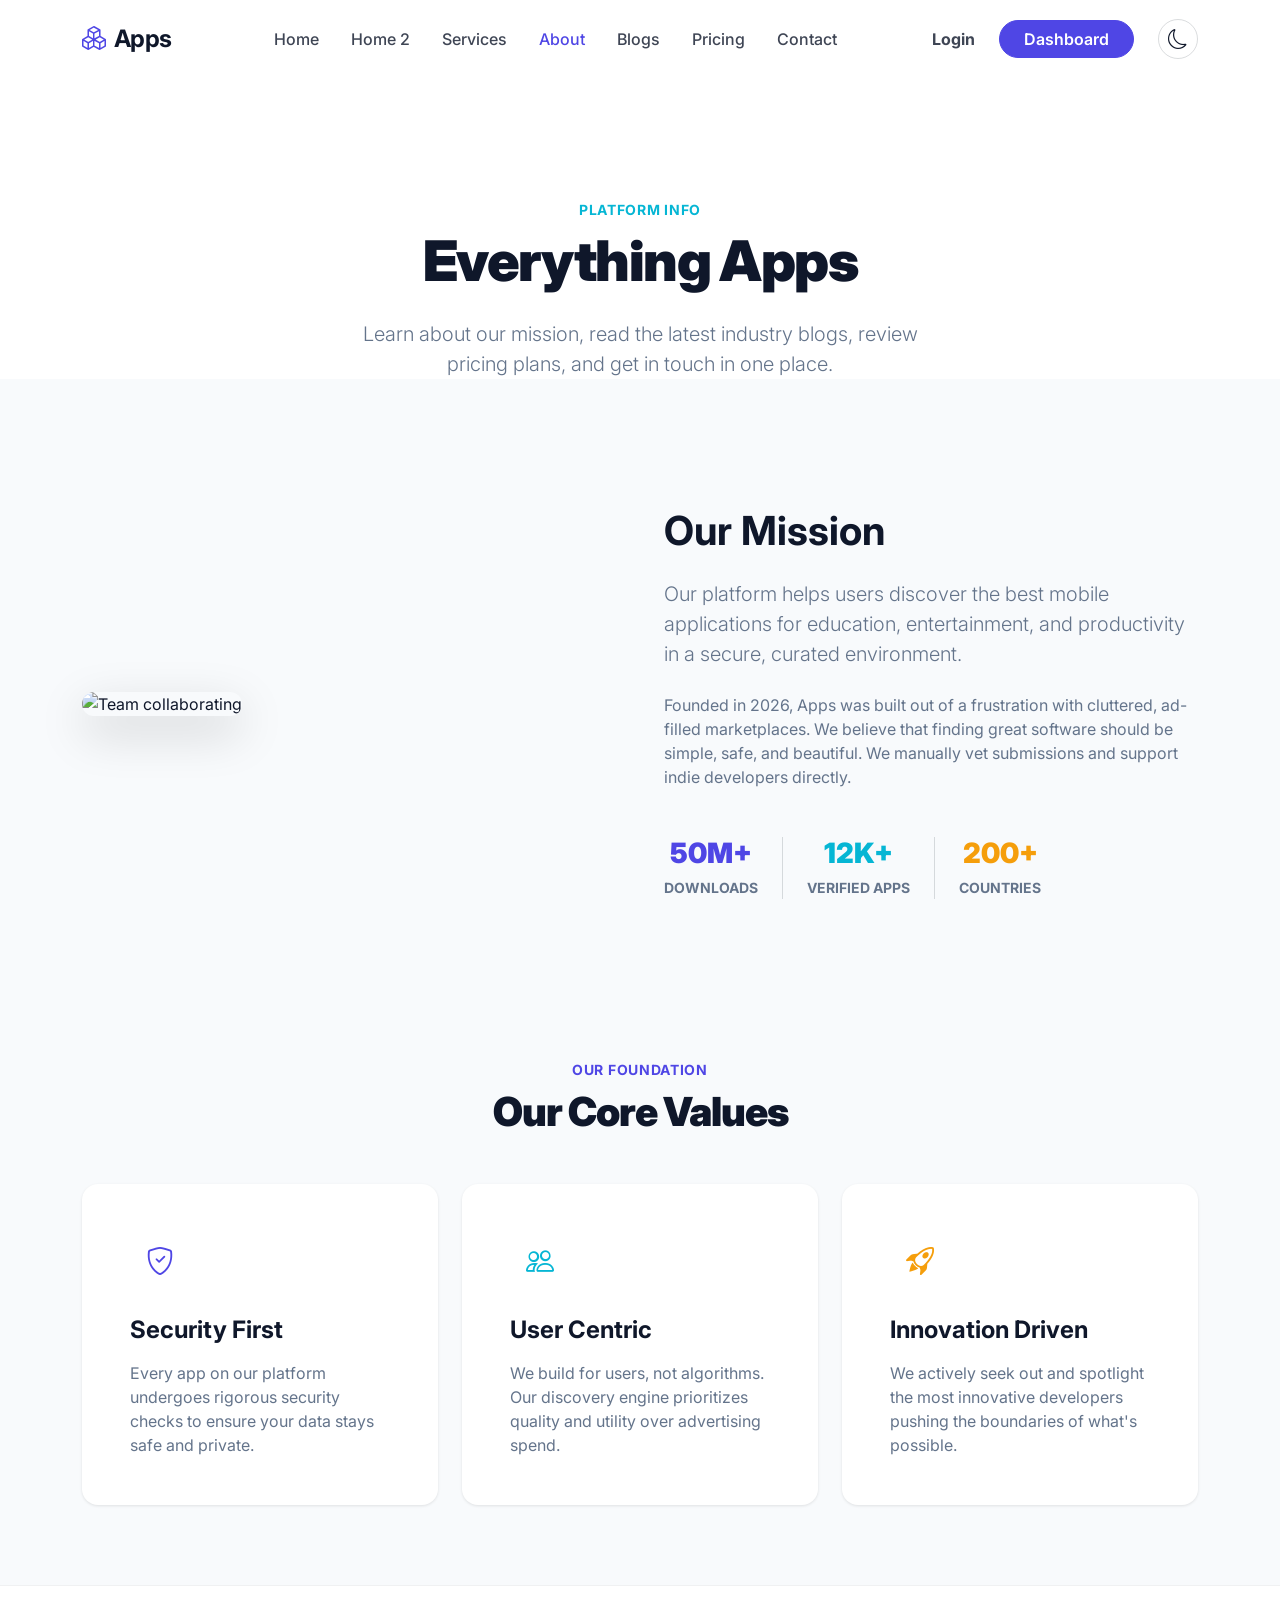
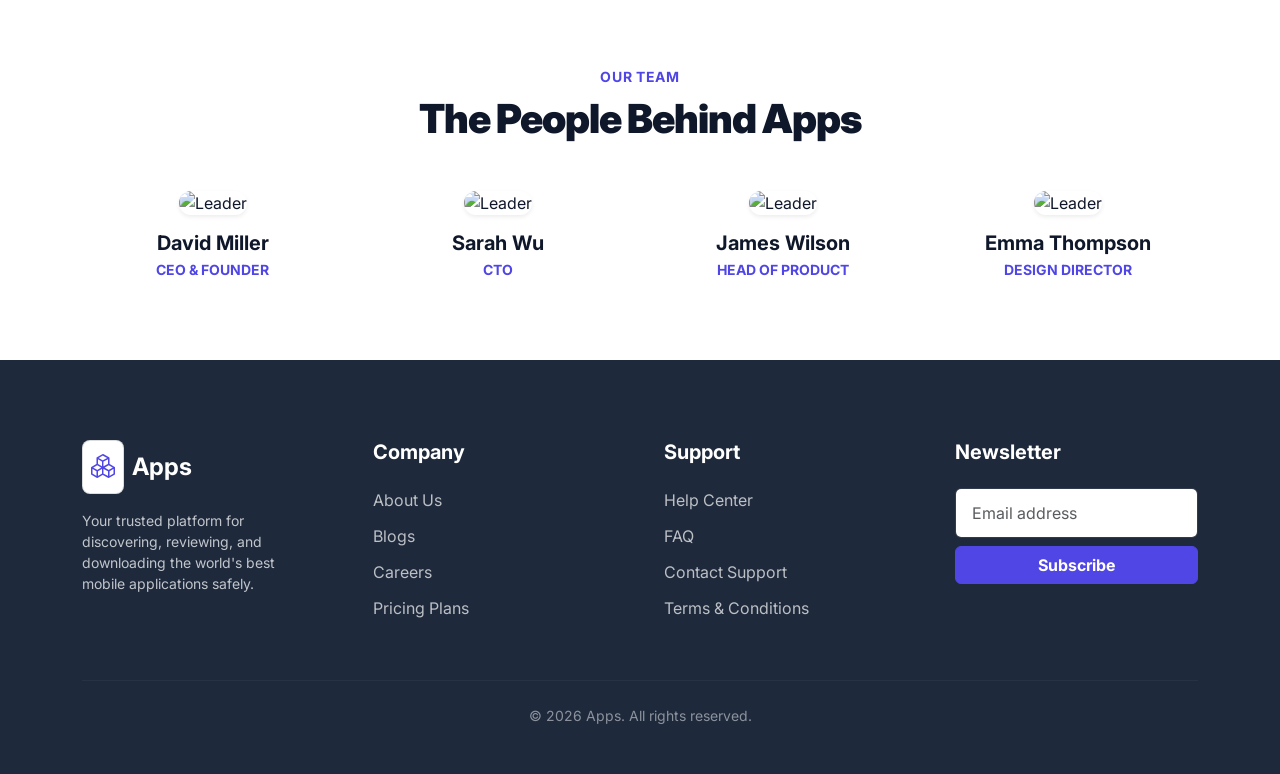
==== about.html @ ad446e2e "1 commit" ====
<!DOCTYPE html>
<html lang="en" dir="ltr">

<head>
    <meta charset="UTF-8">
    <meta name="viewport" content="width=device-width, initial-scale=1.0">
    <title>Apps - About Us & More</title>
    <link rel="icon" type="image/png" href="assets/favicon.png">

    <!-- Bootstrap CSS -->
    <link href="https://cdn.jsdelivr.net/npm/bootstrap@5.3.2/dist/css/bootstrap.min.css" rel="stylesheet">
    <!-- Bootstrap Icons -->
    <link href="https://cdn.jsdelivr.net/npm/bootstrap-icons@1.11.1/font/bootstrap-icons.css" rel="stylesheet">
    <!-- Google Fonts -->
    <link href="https://fonts.googleapis.com/css2?family=Inter:wght@400;500;600;700;900&display=swap" rel="stylesheet">

    <!-- Custom CSS -->
    <link rel="stylesheet" href="assets/style.css">

    <!-- Theme Toggle Script -->
    <script src="assets/theme.js"></script>

    <style>
        .page-header {
            padding: 120px 0 80px;
            background-color: var(--bg-body);
            border-bottom: 1px solid var(--border-color);
        }
    </style>
</head>

<body data-bs-spy="scroll" data-bs-target="#inPageNav" data-bs-smooth-scroll="true">

    <!-- Header Navigation -->
    <nav class="navbar navbar-expand-lg sticky-top bg-body border-bottom border-light border-opacity-10">
        <div class="container">
            <a class="navbar-brand d-flex align-items-center gap-2 fw-bold text-primary" href="index.html">
                <i class="bi bi-boxes fs-4"></i>
                <span class="fs-4 tracking-tight text-body">Apps</span>
            </a>

            <button class="navbar-toggler shadow-none border-0" type="button" data-bs-toggle="offcanvas"
                data-bs-target="#offcanvasNavbar" aria-controls="offcanvasNavbar">
                <i class="bi bi-list fs-1 text-body"></i>
            </button>

            <div class="offcanvas offcanvas-start" tabindex="-1" id="offcanvasNavbar"
                aria-labelledby="offcanvasNavbarLabel">
                <div class="offcanvas-header border-bottom">
                    <h5 class="offcanvas-title fw-bold text-primary d-flex align-items-center gap-2"
                        id="offcanvasNavbarLabel">
                        <i class="bi bi-boxes"></i> <span class="text-body">Apps</span>
                    </h5>
                    <button type="button" class="btn-close shadow-none" data-bs-dismiss="offcanvas"
                        aria-label="Close"></button>
                </div>

                <div class="offcanvas-body">
                    <ul class="navbar-nav mx-auto mb-2 mb-lg-0" id="inPageNav">
                        <li class="nav-item"><a class="nav-link" href="index.html">Home</a></li>
                        <li class="nav-item"><a class="nav-link" href="home2.html">Home 2</a></li>
                        <li class="nav-item"><a class="nav-link" href="services.html">Services</a></li>
                        <li class="nav-item"><a class="nav-link active" href="about.html">About</a></li>
                        <li class="nav-item"><a class="nav-link" href="blogs.html">Blogs</a></li>
                        <li class="nav-item"><a class="nav-link" href="pricing.html">Pricing</a></li>
                        <li class="nav-item"><a class="nav-link" href="contact.html">Contact</a></li>
                    </ul>

                    <div class="d-flex align-items-center gap-3 mt-4 mt-lg-0">
                        <a href="login.html" class="nav-link fw-bold">Login</a>
                        <a href="dashboard.html" class="btn btn-primary rounded-pill px-4">Dashboard</a>
                        <button
                            class="theme-toggle-btn theme-toggle btn border border-secondary border-opacity-25 rounded-circle d-flex align-items-center justify-content-center p-0 ms-lg-2"
                            style="width: 40px; height: 40px;" aria-label="Toggle Theme">
                            <i class="bi bi-moon fs-5 text-body"></i>
                            <span class="theme-text d-lg-none ms-2 text-body">Dark Mode</span>
                        </button>
                    </div>
                </div>
            </div>
        </div>
    </nav>

    <!-- Page Header -->
    <header class="page-header text-center pb-0 border-0">
        <div class="container">
            <span class="text-secondary fw-bold text-uppercase tracking-wide small d-block mb-2">Platform Info</span>
            <h1 class="display-4 fw-black tracking-tight mb-4 text-body">Everything Apps</h1>
            <p class="lead text-muted mx-auto mb-5" style="max-width: 600px;">Learn about our mission, read the latest
                industry blogs, review pricing plans, and get in touch in one place.</p>
        </div>
    </header>

    <!-- 1. About Us -->
    <section class="section-padding section-bg" id="about">
        <div class="container">
            <div class="row align-items-center g-5">
                <div class="col-lg-6">
                    <img src="https://images.unsplash.com/photo-1522071820081-009f0129c71c?auto=format&fit=crop&q=80&w=800"
                        class="img-fluid rounded-4 shadow-lg" alt="Team collaborating">
                </div>
                <div class="col-lg-6">
                    <h2 class="display-6 fw-bold mb-4 text-body">Our Mission</h2>
                    <p class="lead text-muted mb-4">Our platform helps users discover the best mobile applications for
                        education, entertainment, and productivity in a secure, curated environment.</p>
                    <p class="text-muted mb-4">Founded in 2026, Apps was built out of a frustration with cluttered,
                        ad-filled marketplaces. We believe that finding great software should be simple, safe, and
                        beautiful. We manually vet submissions and support indie developers directly.</p>
                    <div class="d-flex gap-4 mt-5">
                        <div class="text-center">
                            <h3 class="fw-black text-primary mb-1">50M+</h3>
                            <span class="small text-muted fw-bold text-uppercase">Downloads</span>
                        </div>
                        <div class="text-center border-start border-end border-secondary border-opacity-25 px-4">
                            <h3 class="fw-black text-secondary mb-1">12K+</h3>
                            <span class="small text-muted fw-bold text-uppercase">Verified Apps</span>
                        </div>
                        <div class="text-center">
                            <h3 class="fw-black text-tertiary mb-1">200+</h3>
                            <span class="small text-muted fw-bold text-uppercase">Countries</span>
                        </div>
                    </div>
                </div>
            </div>
        </div>
    </section>

    <!-- Our Values Section -->
    <section class="section-padding section-bg">
        <div class="container">
            <div class="text-center mb-5">
                <span class="text-primary fw-bold text-uppercase tracking-wide small d-block mb-2">Our Foundation</span>
                <h2 class="display-6 fw-black tracking-tight mb-0 text-body">Our Core Values</h2>
            </div>
            <div class="row g-4">
                <div class="col-lg-4">
                    <div class="card card-custom border-0 p-5 h-100">
                        <div class="icon-box text-primary fs-3 mb-4"><i class="bi bi-shield-check"></i></div>
                        <h4 class="fw-bold mb-3 text-body">Security First</h4>
                        <p class="text-muted mb-0">Every app on our platform undergoes rigorous security checks to
                            ensure your data stays safe and private.</p>
                    </div>
                </div>
                <div class="col-lg-4">
                    <div class="card card-custom border-0 p-5 h-100">
                        <div class="icon-box text-secondary fs-3 mb-4"><i class="bi bi-people"></i></div>
                        <h4 class="fw-bold mb-3 text-body">User Centric</h4>
                        <p class="text-muted mb-0">We build for users, not algorithms. Our discovery engine prioritizes
                            quality and utility over advertising spend.</p>
                    </div>
                </div>
                <div class="col-lg-4">
                    <div class="card card-custom border-0 p-5 h-100">
                        <div class="icon-box text-tertiary fs-3 mb-4"><i class="bi bi-rocket-takeoff"></i></div>
                        <h4 class="fw-bold mb-3 text-body">Innovation Driven</h4>
                        <p class="text-muted mb-0">We actively seek out and spotlight the most innovative developers
                            pushing the boundaries of what's possible.</p>
                    </div>
                </div>
            </div>
        </div>
    </section>

    <!-- Leadership Section -->
    <section class="section-padding bg-body border-top border-secondary border-opacity-10">
        <div class="container">
            <div class="text-center mb-5">
                <span class="text-primary fw-bold text-uppercase tracking-wide small d-block mb-2">Our Team</span>
                <h2 class="display-6 fw-black tracking-tight mb-0 text-body">The People Behind Apps</h2>
            </div>
            <div class="row g-4">
                <div class="col-lg-3 col-md-6">
                    <div class="text-center">
                        <img src="https://i.pravatar.cc/150?u=10"
                            class="rounded-4 mb-3 img-fluid shadow-sm grayscale hover-none" alt="Leader">
                        <h5 class="fw-bold mb-1 text-body">David Miller</h5>
                        <p class="text-primary small fw-bold text-uppercase mb-0">CEO & Founder</p>
                    </div>
                </div>
                <div class="col-lg-3 col-md-6">
                    <div class="text-center">
                        <img src="https://i.pravatar.cc/150?u=11"
                            class="rounded-4 mb-3 img-fluid shadow-sm grayscale hover-none" alt="Leader">
                        <h5 class="fw-bold mb-1 text-body">Sarah Wu</h5>
                        <p class="text-primary small fw-bold text-uppercase mb-0">CTO</p>
                    </div>
                </div>
                <div class="col-lg-3 col-md-6">
                    <div class="text-center">
                        <img src="https://i.pravatar.cc/150?u=12"
                            class="rounded-4 mb-3 img-fluid shadow-sm grayscale hover-none" alt="Leader">
                        <h5 class="fw-bold mb-1 text-body">James Wilson</h5>
                        <p class="text-primary small fw-bold text-uppercase mb-0">Head of Product</p>
                    </div>
                </div>
                <div class="col-lg-3 col-md-6">
                    <div class="text-center">
                        <img src="https://i.pravatar.cc/150?u=13"
                            class="rounded-4 mb-3 img-fluid shadow-sm grayscale hover-none" alt="Leader">
                        <h5 class="fw-bold mb-1 text-body">Emma Thompson</h5>
                        <p class="text-primary small fw-bold text-uppercase mb-0">Design Director</p>
                    </div>
                </div>
            </div>
        </div>
    </section>

    <!-- Footer Design (4 Columns) - Same as index.html -->
    <footer class="footer">
        <div class="container pb-5">
            <div class="row g-5">
                <!-- Column 1: Brand -->
                <div class="col-lg-3 col-md-6">
                    <a class="d-flex align-items-center gap-2 fw-bold text-white text-decoration-none fs-4 mb-3"
                        href="index.html">
                        <i
                            class="bi bi-boxes text-primary border border-secondary border-opacity-25 p-2 rounded-3 bg-body bg-opacity-10"></i>
                        Apps
                    </a>
                    <p class="opacity-75 small mb-4 pe-lg-4">Your trusted platform for discovering, reviewing, and
                        downloading the world's best mobile applications safely.</p>
                </div>
                <!-- Column 2, 3, 4 abbreviated -->
                <div class="col-lg-3 col-md-6">
                    <h5 class="footer-heading">Company</h5>
                    <ul class="list-unstyled mb-0">
                        <li><a href="about.html" class="footer-link">About Us</a></li>
                        <li><a href="blogs.html" class="footer-link">Blogs</a></li>
                        <li><a href="#" class="footer-link">Careers</a></li>
                        <li><a href="pricing.html" class="footer-link">Pricing Plans</a></li>
                    </ul>
                </div>
                <div class="col-lg-3 col-md-6">
                    <h5 class="footer-heading">Support</h5>
                    <ul class="list-unstyled mb-0">
                        <li><a href="#" class="footer-link">Help Center</a></li>
                        <li><a href="#" class="footer-link">FAQ</a></li>
                        <li><a href="contact.html" class="footer-link">Contact Support</a></li>
                        <li><a href="#" class="footer-link">Terms & Conditions</a></li>
                    </ul>
                </div>
                <div class="col-lg-3 col-md-6">
                    <h5 class="footer-heading">Newsletter</h5>
                    <form onsubmit="event.preventDefault();" class="d-flex flex-column gap-2">
                        <div class="input-group"><input type="email"
                                class="form-control bg-body bg-opacity-10 border-secondary border-opacity-25 text-white"
                                placeholder="Email address" required></div><button
                            class="btn btn-primary w-100 fw-bold">Subscribe</button>
                    </form>
                </div>
            </div>
            <div class="text-center pt-4 mt-5 border-top border-secondary border-opacity-25 opacity-50 small">
                © 2026 Apps. All rights reserved.
            </div>
        </div>
    </footer>

    <!-- Back to Top Button -->
    <button id="backToTop" aria-label="Back to top">
        <i class="bi bi-chevron-up"></i>
    </button>

    <!-- Bootstrap JS Bundle -->
    <script src="https://cdn.jsdelivr.net/npm/bootstrap@5.3.2/dist/js/bootstrap.bundle.min.js"></script>
    <script src="assets/script.js"></script>
</body>

</html>
---- assets/style.css ----
/* ==========================================================================
   App Store Website Theme Variables
   ========================================================================== */
:root {
    /* Core Colors */
    --primary: #4F46E5;
    /* Indigo */
    --primary-hover: #4338ca;
    --secondary: #06B6D4;
    /* Cyan */
    --secondary-hover: #0891b2;
    --tertiary: #F59E0B;
    /* Amber */
    --tertiary-hover: #d97706;

    /* Light Theme (Default) */
    --bg-color: #f8fafc;
    --bg-body: #ffffff;
    --text-color: #0f172a;
    --text-muted: #64748b;
    --border-color: #e2e8f0;
    --card-bg: #ffffff;
    --header-bg: rgba(255, 255, 255, 0.95);
    --footer-bg: #1e293b;
    --footer-text: #f8fafc;

    /* Utilities */
    --font-sans: 'Inter', system-ui, -apple-system, sans-serif;
    --transition-speed: 0.3s;
    --radius-sm: 0.5rem;
    --radius-md: 1rem;
    --radius-lg: 1.5rem;
    --shadow-sm: 0 1px 3px rgba(0, 0, 0, 0.1);
    --shadow-md: 0 4px 6px -1px rgba(0, 0, 0, 0.1);
    --shadow-lg: 0 10px 15px -3px rgba(0, 0, 0, 0.1);
}

/* ==========================================================================
   Dark Theme Override
   ========================================================================== */
body.dark-mode {
    --bg-color: #0f172a;
    --bg-body: #1e293b;
    --text-color: #f8fafc;
    --text-muted: #94a3b8;
    --border-color: #334155;
    --card-bg: #1e293b;
    --header-bg: rgba(15, 23, 42, 0.95);
    --footer-bg: #0b1120;
    --shadow-sm: 0 1px 3px rgba(0, 0, 0, 0.3);
    --shadow-md: 0 4px 6px -1px rgba(0, 0, 0, 0.4);
    --shadow-lg: 0 10px 15px -3px rgba(0, 0, 0, 0.5);
}

/* ==========================================================================
   Global Element Styles
   ========================================================================== */
body {
    background-color: var(--bg-color);
    color: var(--text-color);
    font-family: var(--font-sans);
    transition: background-color var(--transition-speed), color var(--transition-speed);
    -webkit-font-smoothing: antialiased;
}

a {
    color: var(--primary);
    text-decoration: none;
    transition: color var(--transition-speed);
}

a:hover {
    color: var(--primary-hover);
}

.bg-body {
    background-color: var(--bg-body) !important;
}

/* Scrollbar */
::-webkit-scrollbar {
    width: 8px;
}

::-webkit-scrollbar-track {
    background: var(--bg-color);
}

::-webkit-scrollbar-thumb {
    background: var(--text-muted);
    border-radius: 4px;
}

::-webkit-scrollbar-thumb:hover {
    background: var(--primary);
}

/* ==========================================================================
   Typography & Utilities
   ========================================================================== */
.text-primary {
    color: var(--primary) !important;
}

.text-secondary {
    color: var(--secondary) !important;
}

.text-tertiary {
    color: var(--tertiary) !important;
}

.text-body {
    color: var(--text-color) !important;
}

.text-muted {
    color: var(--text-muted) !important;
}

.bg-primary-custom {
    background-color: var(--primary) !important;
}

.bg-secondary-custom {
    background-color: var(--secondary) !important;
}

.bg-tertiary-custom {
    background-color: var(--tertiary) !important;
}

.fw-black {
    font-weight: 900;
}

.tracking-tight {
    letter-spacing: -0.025em;
}

.tracking-wide {
    letter-spacing: 0.05em;
}

.section-padding {
    padding: 5rem 0;
}

.section-bg {
    background-color: var(--bg-color);
}

/* ==========================================================================
   Components
   ========================================================================== */

/* Buttons */
.btn-primary {
    background-color: var(--primary);
    border-color: var(--primary);
    color: white;
    font-weight: 600;
    transition: all var(--transition-speed);
}

.btn-primary:hover,
.btn-primary:focus {
    background-color: var(--primary-hover);
    border-color: var(--primary-hover);
    color: white;
    transform: translateY(-2px);
    box-shadow: 0 4px 12px rgba(79, 70, 229, 0.3);
}

.btn-outline-primary {
    color: var(--primary);
    border-color: var(--primary);
    font-weight: 600;
    transition: all var(--transition-speed);
}

.btn-outline-primary:hover {
    background-color: var(--primary);
    color: white;
    transform: translateY(-2px);
}

.btn-secondary {
    background-color: var(--tertiary);
    border-color: var(--tertiary);
    color: white;
    font-weight: 600;
}

.btn-secondary:hover {
    background-color: var(--tertiary-hover);
    border-color: var(--tertiary-hover);
}

/* Header & Navbar */
.navbar {
    background-color: var(--header-bg);
    backdrop-filter: blur(10px);
    border-bottom: 1px solid var(--border-color);
    padding: 1rem 0;
    transition: var(--transition-speed);
}

.nav-link {
    color: var(--text-color) !important;
    font-weight: 500;
    opacity: 0.8;
    margin: 0 0.5rem;
    transition: var(--transition-speed);
}

.nav-link:hover,
.nav-link.active {
    opacity: 1;
    color: var(--primary) !important;
}

/* Cards */
.card-custom {
    background-color: var(--card-bg);
    border: 1px solid var(--border-color);
    border-radius: var(--radius-md);
    box-shadow: var(--shadow-sm);
    transition: all var(--transition-speed);
    overflow: hidden;
}

.card-custom:hover {
    transform: translateY(-5px);
    box-shadow: var(--shadow-lg);
}

/* App Icons inside Cards */
.app-icon-img {
    width: 72px;
    height: 72px;
    border-radius: var(--radius-sm);
    object-fit: cover;
    box-shadow: var(--shadow-sm);
}

/* Form Controls */
.form-control,
.form-select {
    background-color: var(--bg-body);
    border: 1px solid var(--border-color);
    color: var(--text-color);
    padding: 0.75rem 1rem;
}

.form-control:focus,
.form-select:focus {
    background-color: var(--bg-body);
    border-color: var(--primary);
    box-shadow: 0 0 0 0.25rem rgba(79, 70, 229, 0.25);
    color: var(--text-color);
}

/* Footer */
.footer {
    background-color: var(--footer-bg);
    color: var(--footer-text);
    padding-top: 5rem;
}

.footer-heading {
    color: white;
    font-weight: 700;
    margin-bottom: 1.5rem;
}

.footer-link {
    color: rgba(255, 255, 255, 0.7);
    text-decoration: none;
    display: block;
    margin-bottom: 0.75rem;
    transition: var(--transition-speed);
}

.footer-link:hover {
    color: var(--secondary);
    padding-left: 5px;
}

/* Back to Top Button */
#backToTop {
    position: fixed;
    bottom: 2rem;
    right: 2rem;
    width: 45px;
    height: 45px;
    border-radius: 50%;
    background-color: var(--primary);
    color: white;
    border: none;
    font-size: 1.25rem;
    display: none;
    align-items: center;
    justify-content: center;
    cursor: pointer;
    box-shadow: var(--shadow-md);
    z-index: 1000;
    transition: var(--transition-speed);
}

#backToTop:hover {
    background-color: var(--primary-hover);
    transform: translateY(-3px);
    box-shadow: var(--shadow-lg);
}

/* Offcanvas for Mobile */
.offcanvas {
    background-color: var(--bg-body);
    border-left: 1px solid var(--border-color);
}

.offcanvas-header {
    border-bottom: 1px solid var(--border-color);
}

.offcanvas .btn-close {
    filter: invert(var(--close-btn-invert, 0));
}

body.dark-mode .offcanvas .btn-close {
    --close-btn-invert: 1;
}

/* Badge specific styling */
.badge-app {
    font-weight: 500;
    padding: 0.35em 0.65em;
    background-color: rgba(6, 182, 212, 0.1);
    color: var(--secondary);
}

/* Avatar group */
.avatar-group {
    display: flex;
}

.avatar-group img {
    width: 40px;
    height: 40px;
    border-radius: 50%;
    border: 2px solid var(--bg-body);
    margin-right: -10px;
}

.avatar-group img:last-child {
    margin-right: 0;
}

/* Icon Box */
.icon-box {
    display: inline-flex;
    align-items: center;
    justify-content: center;
    width: 60px;
    height: 60px;
    border-radius: 1rem;
    font-size: 1.75rem;
    margin-bottom: 1.5rem;
}

.icon-box-primary {
    background-color: rgba(79, 70, 229, 0.1);
    color: var(--primary);
}
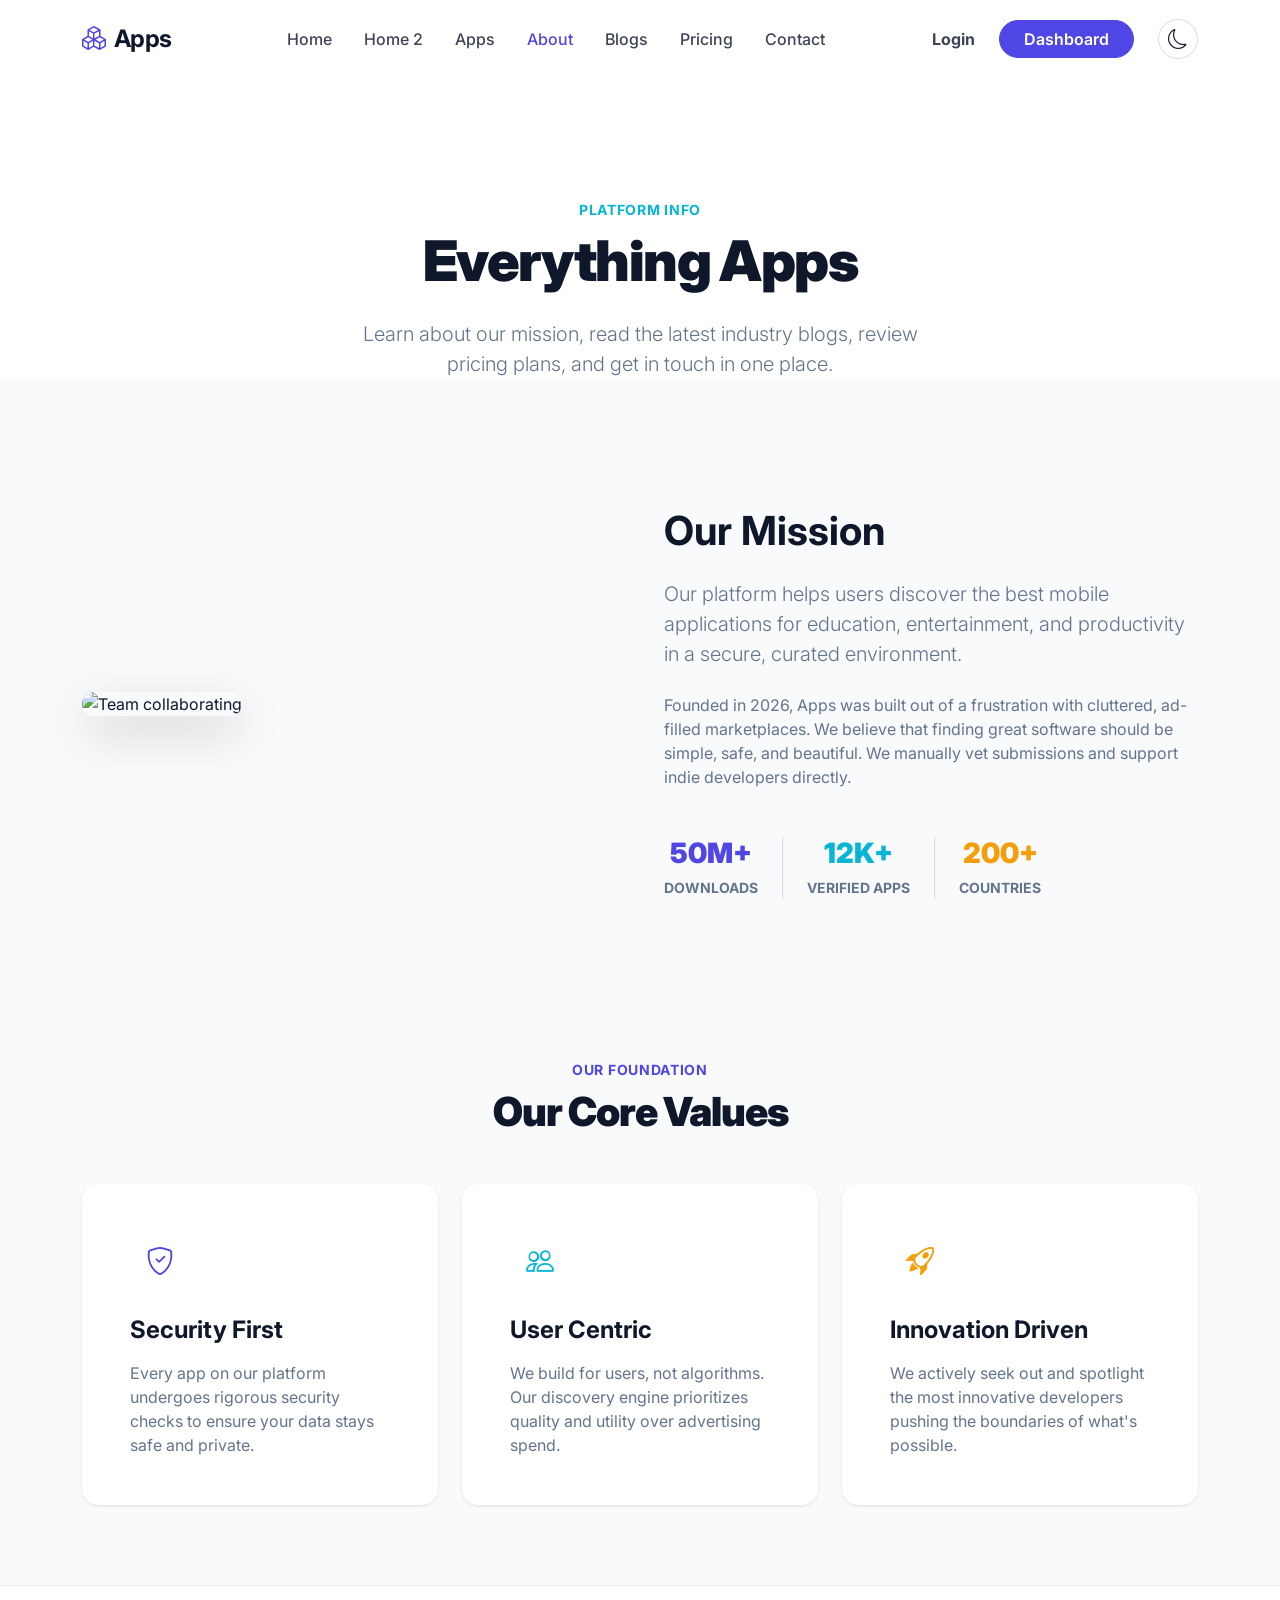
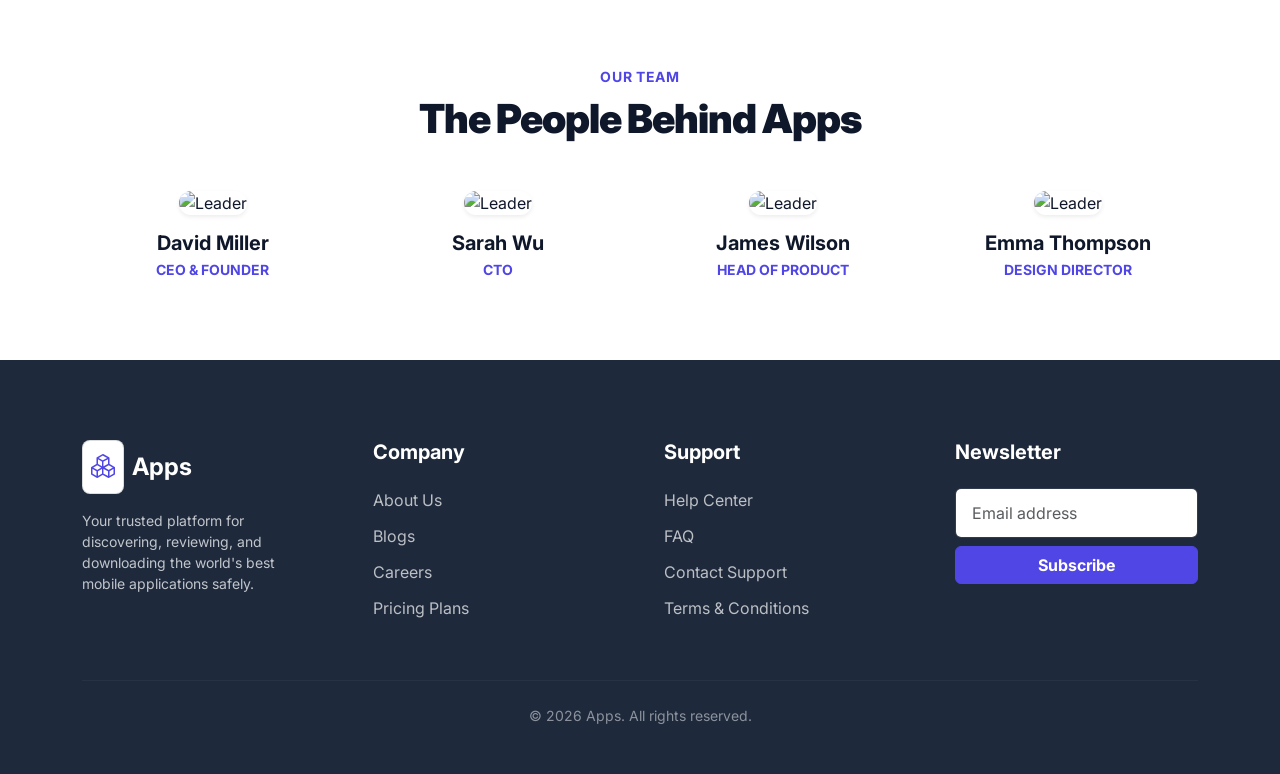
==== commit 473fb72f: "2nd commit" ====
--- a/about.html
+++ b/about.html
@@ -59,7 +59,7 @@
                     <ul class="navbar-nav mx-auto mb-2 mb-lg-0" id="inPageNav">
                         <li class="nav-item"><a class="nav-link" href="index.html">Home</a></li>
                         <li class="nav-item"><a class="nav-link" href="home2.html">Home 2</a></li>
-                        <li class="nav-item"><a class="nav-link" href="services.html">Services</a></li>
+                        <li class="nav-item"><a class="nav-link" href="apps.html">Apps</a></li>
                         <li class="nav-item"><a class="nav-link active" href="about.html">About</a></li>
                         <li class="nav-item"><a class="nav-link" href="blogs.html">Blogs</a></li>
                         <li class="nav-item"><a class="nav-link" href="pricing.html">Pricing</a></li>
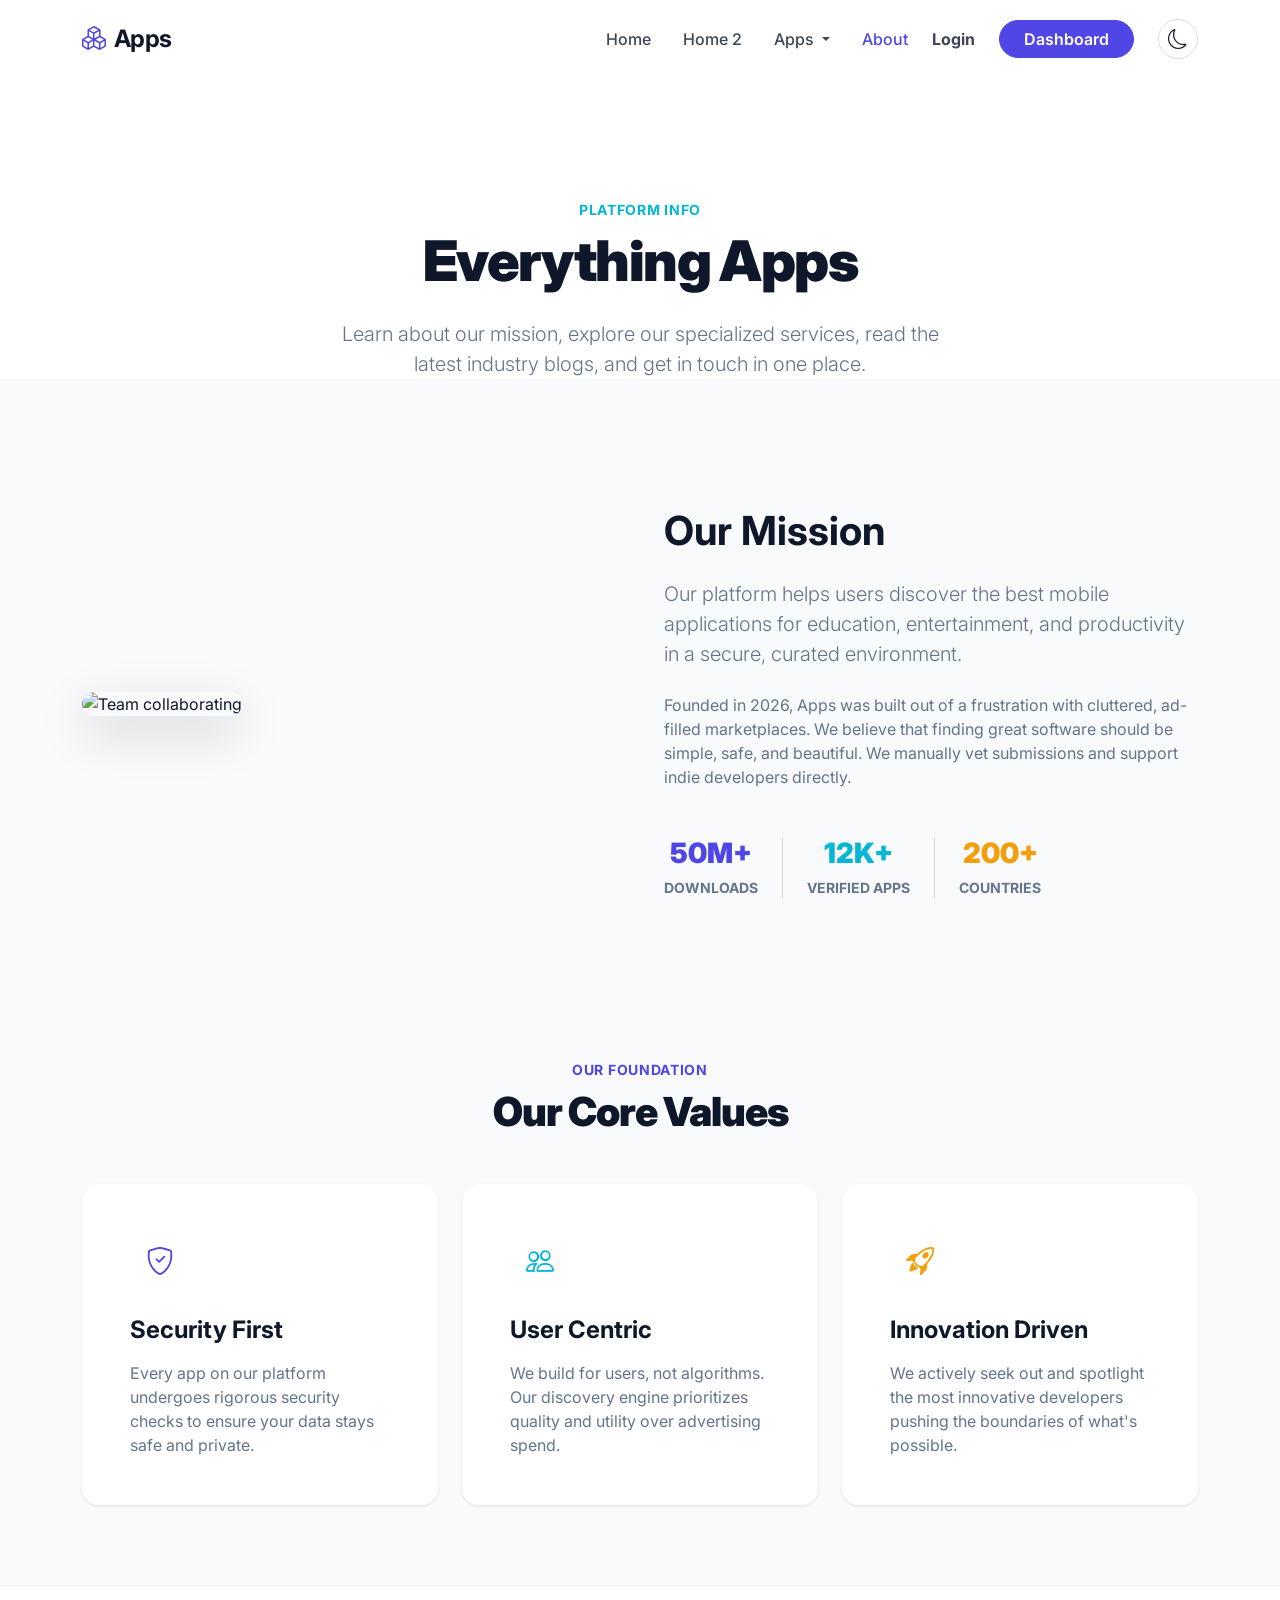
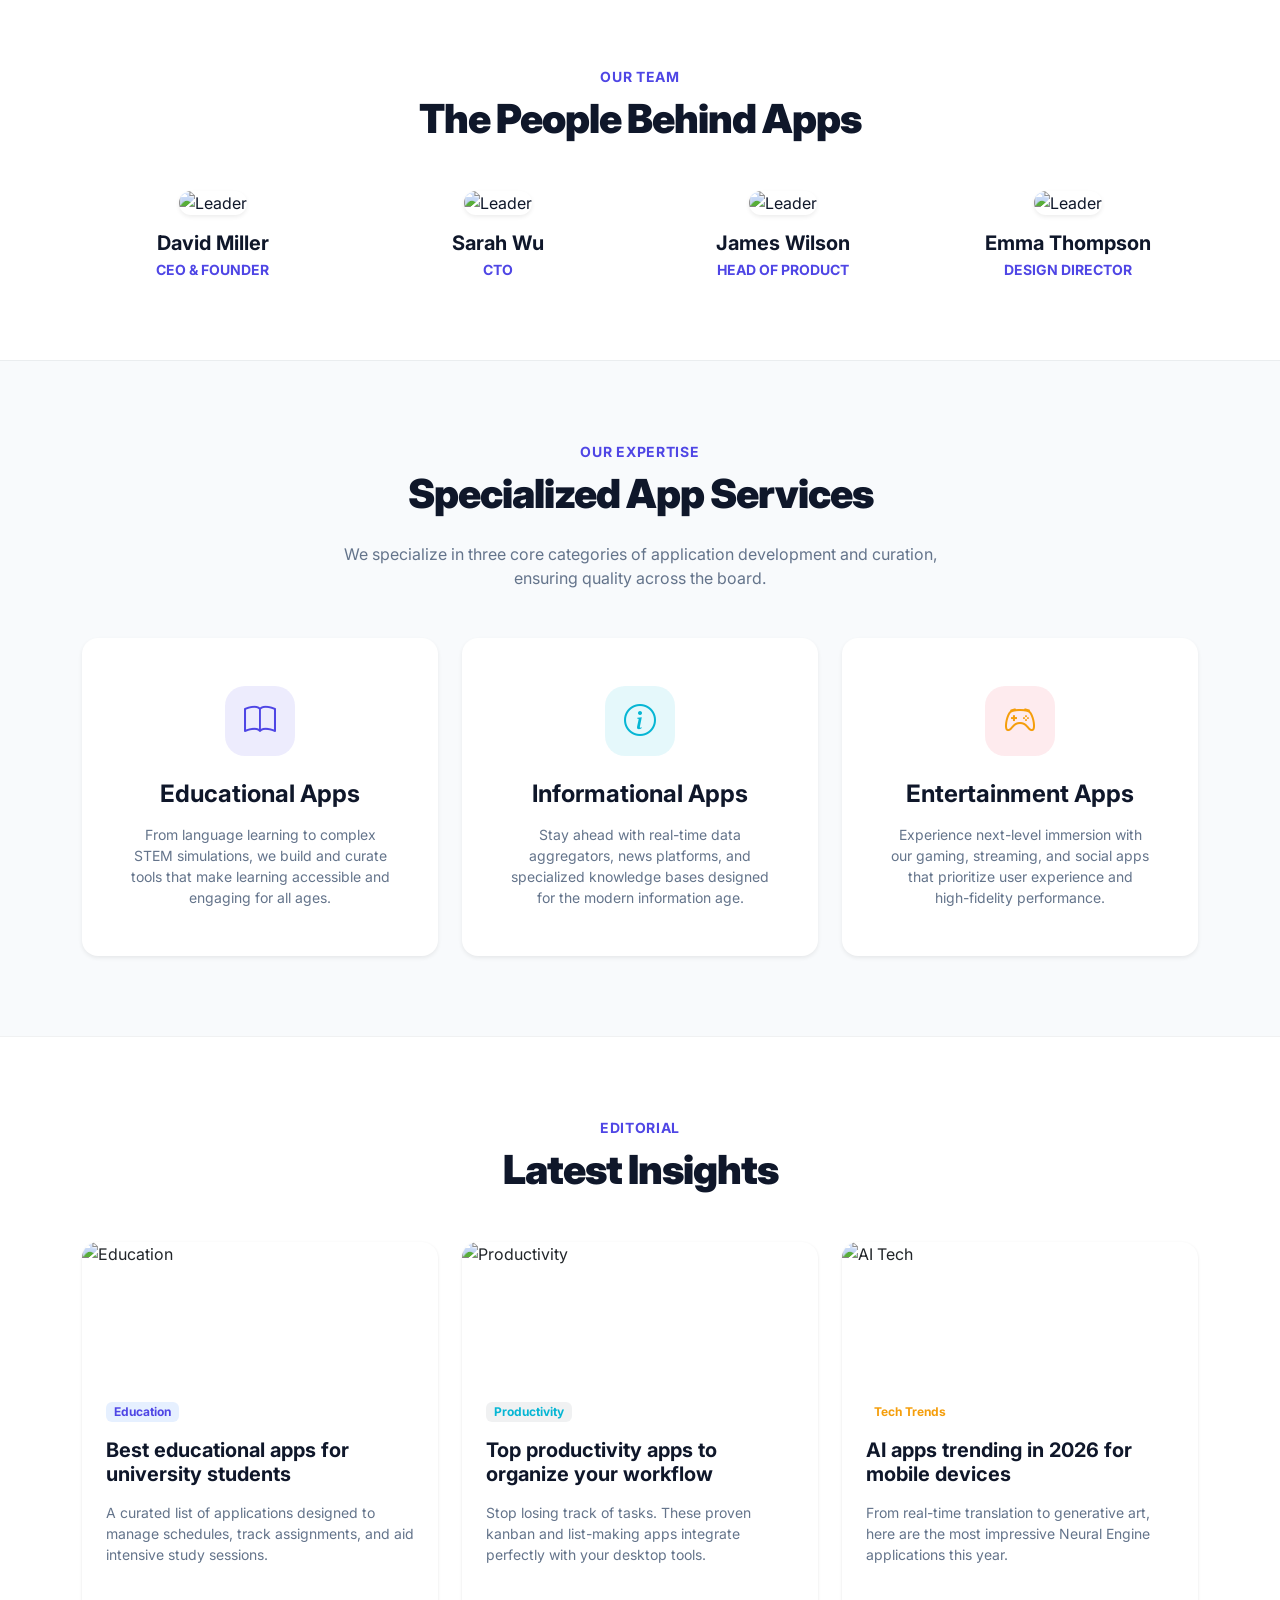
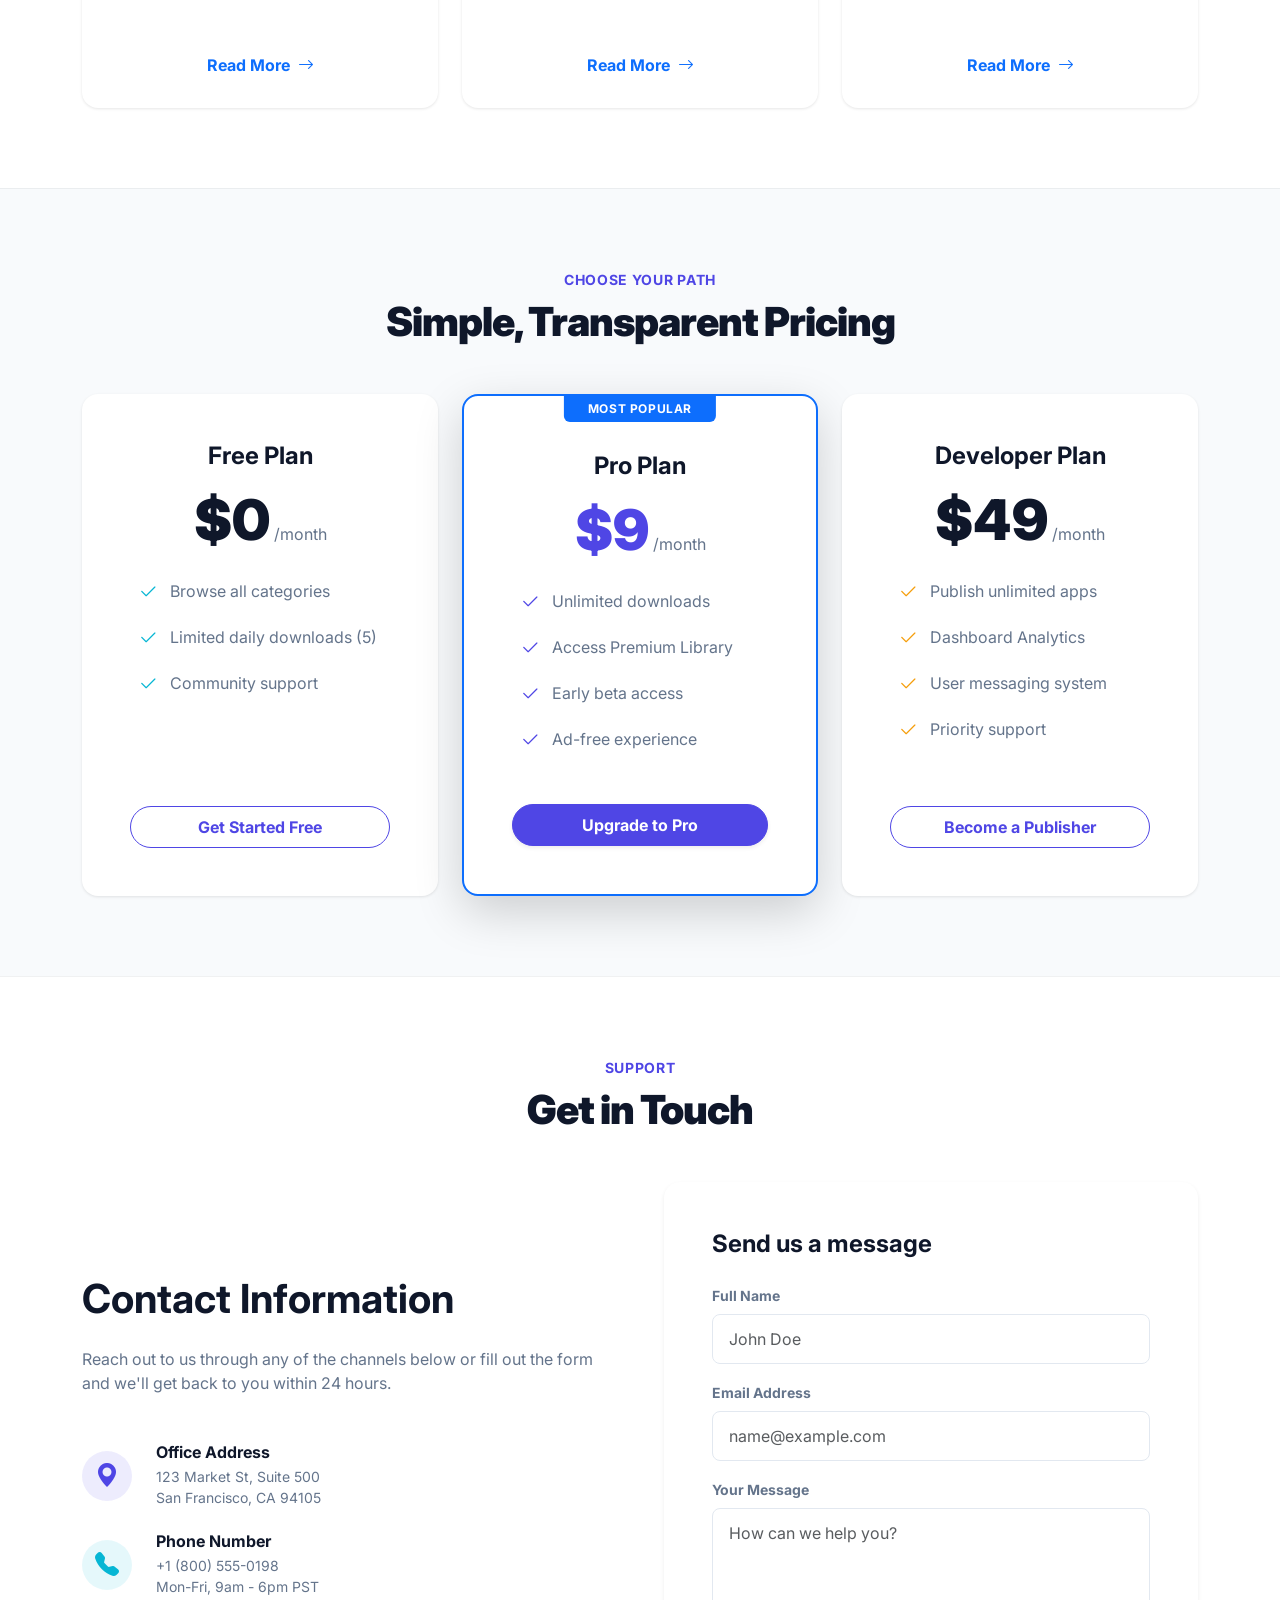
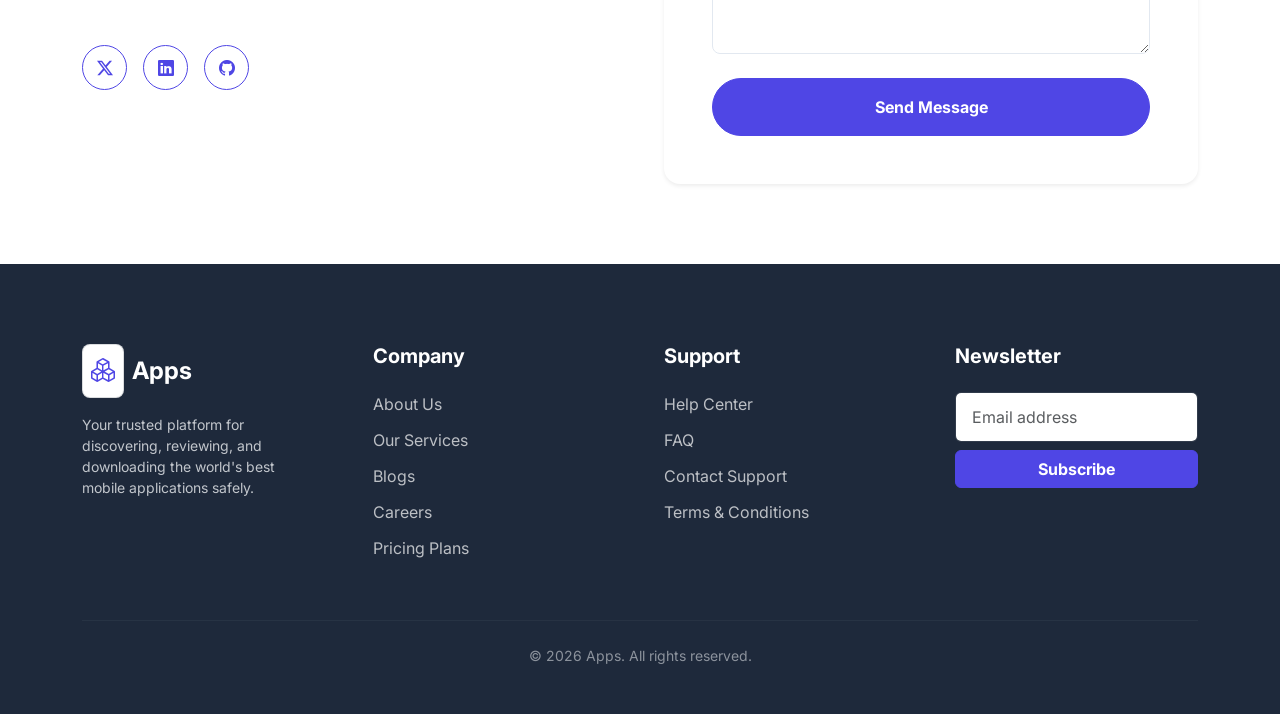
==== commit 5a494ec0: "3rd commit" ====
--- a/about.html
+++ b/about.html
@@ -29,7 +29,7 @@
     </style>
 </head>
 
-<body data-bs-spy="scroll" data-bs-target="#inPageNav" data-bs-smooth-scroll="true">
+<body>
 
     <!-- Header Navigation -->
     <nav class="navbar navbar-expand-lg sticky-top bg-body border-bottom border-light border-opacity-10">
@@ -56,14 +56,22 @@
                 </div>
 
                 <div class="offcanvas-body">
-                    <ul class="navbar-nav mx-auto mb-2 mb-lg-0" id="inPageNav">
+                    <ul class="navbar-nav ms-auto mb-2 mb-lg-0">
                         <li class="nav-item"><a class="nav-link" href="index.html">Home</a></li>
                         <li class="nav-item"><a class="nav-link" href="home2.html">Home 2</a></li>
-                        <li class="nav-item"><a class="nav-link" href="apps.html">Apps</a></li>
+                        <li class="nav-item dropdown">
+                            <a class="nav-link dropdown-toggle" href="apps.html" role="button" data-bs-toggle="dropdown"
+                                aria-expanded="false">
+                                Apps
+                            </a>
+                            <ul class="dropdown-menu border-0 shadow-sm">
+                                <li><a class="dropdown-item" href="apps.html#education">Education Apps</a></li>
+                                <li><a class="dropdown-item" href="apps.html#information">Information Apps</a></li>
+                                <li><a class="dropdown-item" href="apps.html#entertainment">Entertainment Apps</a></li>
+                                <li><a class="dropdown-item" href="apps.html#tools">Tools</a></li>
+                            </ul>
+                        </li>
                         <li class="nav-item"><a class="nav-link active" href="about.html">About</a></li>
-                        <li class="nav-item"><a class="nav-link" href="blogs.html">Blogs</a></li>
-                        <li class="nav-item"><a class="nav-link" href="pricing.html">Pricing</a></li>
-                        <li class="nav-item"><a class="nav-link" href="contact.html">Contact</a></li>
                     </ul>
 
                     <div class="d-flex align-items-center gap-3 mt-4 mt-lg-0">
@@ -82,12 +90,13 @@
     </nav>
 
     <!-- Page Header -->
-    <header class="page-header text-center pb-0 border-0">
+    <header class="page-header text-center pb-0 border-0" id="about">
         <div class="container">
             <span class="text-secondary fw-bold text-uppercase tracking-wide small d-block mb-2">Platform Info</span>
             <h1 class="display-4 fw-black tracking-tight mb-4 text-body">Everything Apps</h1>
-            <p class="lead text-muted mx-auto mb-5" style="max-width: 600px;">Learn about our mission, read the latest
-                industry blogs, review pricing plans, and get in touch in one place.</p>
+            <p class="lead text-muted mx-auto mb-5" style="max-width: 600px;">Learn about our mission, explore our
+                specialized services, read the latest
+                industry blogs, and get in touch in one place.</p>
         </div>
     </header>
 
@@ -205,6 +214,272 @@
         </div>
     </section>
 
+    <!-- 2. Services Section -->
+    <section class="section-padding section-bg border-top border-secondary border-opacity-10" id="services">
+        <div class="container">
+            <div class="text-center mb-5">
+                <span class="text-primary fw-bold text-uppercase tracking-wide small d-block mb-2">Our Expertise</span>
+                <h2 class="display-6 fw-black tracking-tight mb-4 text-body">Specialized App Services</h2>
+                <p class="text-muted mx-auto" style="max-width: 600px;">We specialize in three core categories of
+                    application development and curation, ensuring quality across the board.</p>
+            </div>
+            <div class="row g-4">
+                <!-- Educational Apps -->
+                <div class="col-lg-4 col-md-6">
+                    <div class="card card-custom border-0 h-100 p-5 text-center shadow-sm">
+                        <div class="icon-box text-primary fs-2 mb-4 mx-auto"
+                            style="width: 70px; height: 70px; display: flex; align-items: center; justify-content: center; background: rgba(79, 70, 229, 0.1); border-radius: 20px;">
+                            <i class="bi bi-book"></i>
+                        </div>
+                        <h4 class="fw-bold mb-3 text-body">Educational Apps</h4>
+                        <p class="text-muted small mb-0">From language learning to complex STEM simulations, we build
+                            and curate tools that make learning accessible and engaging for all ages.</p>
+                    </div>
+                </div>
+                <!-- Informational Apps -->
+                <div class="col-lg-4 col-md-6">
+                    <div class="card card-custom border-0 h-100 p-5 text-center shadow-sm text-center">
+                        <div class="icon-box text-secondary fs-2 mb-4 mx-auto"
+                            style="width: 70px; height: 70px; display: flex; align-items: center; justify-content: center; background: rgba(6, 182, 212, 0.1); border-radius: 20px;">
+                            <i class="bi bi-info-circle"></i>
+                        </div>
+                        <h4 class="fw-bold mb-3 text-body">Informational Apps</h4>
+                        <p class="text-muted small mb-0">Stay ahead with real-time data aggregators, news platforms, and
+                            specialized knowledge bases designed for the modern information age.</p>
+                    </div>
+                </div>
+                <!-- Entertainment Apps -->
+                <div class="col-lg-4 col-md-6">
+                    <div class="card card-custom border-0 h-100 p-5 text-center shadow-sm text-center">
+                        <div class="icon-box text-tertiary fs-2 mb-4 mx-auto"
+                            style="width: 70px; height: 70px; display: flex; align-items: center; justify-content: center; background: rgba(244, 63, 94, 0.1); border-radius: 20px;">
+                            <i class="bi bi-controller"></i>
+                        </div>
+                        <h4 class="fw-bold mb-3 text-body">Entertainment Apps</h4>
+                        <p class="text-muted small mb-0">Experience next-level immersion with our gaming, streaming, and
+                            social apps that prioritize user experience and high-fidelity performance.</p>
+                    </div>
+                </div>
+            </div>
+        </div>
+    </section>
+
+    <!-- 3. Blogs Section -->
+    <section class="section-padding bg-body border-top border-secondary border-opacity-10" id="blogs">
+        <div class="container">
+            <div class="text-center mb-5">
+                <span class="text-primary fw-bold text-uppercase tracking-wide small d-block mb-2">Editorial</span>
+                <h2 class="display-6 fw-black tracking-tight mb-4 text-body">Latest Insights</h2>
+            </div>
+            <div class="row g-4">
+                <!-- Blog 1 -->
+                <div class="col-lg-4 col-md-6">
+                    <div class="card card-custom border-0 h-100 p-0 overflow-hidden">
+                        <img src="https://images.unsplash.com/photo-1503694978374-8a2fa686963a?auto=format&fit=crop&q=80&w=500"
+                            class="img-fluid" style="height: 200px; object-fit:cover;" alt="Education">
+                        <div class="p-4 d-flex flex-column h-100">
+                            <span
+                                class="badge bg-primary bg-opacity-10 text-primary align-self-start mb-3">Education</span>
+                            <h5 class="fw-bold mb-3 text-body">Best educational apps for university students</h5>
+                            <p class="text-muted small flex-grow-1">A curated list of applications designed to manage
+                                schedules, track assignments, and aid intensive study sessions.</p>
+                            <a href="#" class="btn btn-link px-0 text-decoration-none fw-bold">Read More <i
+                                    class="bi bi-arrow-right ms-1"></i></a>
+                        </div>
+                    </div>
+                </div>
+                <!-- Blog 2 -->
+                <div class="col-lg-4 col-md-6">
+                    <div class="card card-custom border-0 h-100 p-0 overflow-hidden">
+                        <img src="https://images.unsplash.com/photo-1484480974693-6ca0a78fb36b?auto=format&fit=crop&q=80&w=500"
+                            class="img-fluid" style="height: 200px; object-fit:cover;" alt="Productivity">
+                        <div class="p-4 d-flex flex-column h-100">
+                            <span
+                                class="badge bg-secondary bg-opacity-10 text-secondary align-self-start mb-3">Productivity</span>
+                            <h5 class="fw-bold mb-3 text-body">Top productivity apps to organize your workflow</h5>
+                            <p class="text-muted small flex-grow-1">Stop losing track of tasks. These proven kanban and
+                                list-making apps integrate perfectly with your desktop tools.</p>
+                            <a href="#" class="btn btn-link px-0 text-decoration-none fw-bold">Read More <i
+                                    class="bi bi-arrow-right ms-1"></i></a>
+                        </div>
+                    </div>
+                </div>
+                <!-- Blog 3 -->
+                <div class="col-lg-4 col-md-6">
+                    <div class="card card-custom border-0 h-100 p-0 overflow-hidden">
+                        <img src="https://images.unsplash.com/photo-1620712943543-bcc4688e7485?auto=format&fit=crop&q=80&w=500"
+                            class="img-fluid" style="height: 200px; object-fit:cover;" alt="AI Tech">
+                        <div class="p-4 d-flex flex-column h-100">
+                            <span class="badge bg-tertiary bg-opacity-10 text-tertiary align-self-start mb-3">Tech
+                                Trends</span>
+                            <h5 class="fw-bold mb-3 text-body">AI apps trending in 2026 for mobile devices</h5>
+                            <p class="text-muted small flex-grow-1">From real-time translation to generative art, here
+                                are the most impressive Neural Engine applications this year.</p>
+                            <a href="#" class="btn btn-link px-0 text-decoration-none fw-bold">Read More <i
+                                    class="bi bi-arrow-right ms-1"></i></a>
+                        </div>
+                    </div>
+                </div>
+            </div>
+        </div>
+    </section>
+
+    <!-- 3. Pricing Section -->
+    <section class="section-padding section-bg border-top border-secondary border-opacity-10" id="pricing">
+        <div class="container">
+            <div class="text-center mb-5">
+                <span class="text-primary fw-bold text-uppercase tracking-wide small d-block mb-2">Choose Your
+                    Path</span>
+                <h2 class="display-6 fw-black tracking-tight mb-4 text-body">Simple, Transparent Pricing</h2>
+            </div>
+            <div class="row g-4 justify-content-center">
+                <!-- Free Plan -->
+                <div class="col-lg-4 col-md-6">
+                    <div class="card card-custom border-0 p-5 h-100 text-center">
+                        <h4 class="fw-bold mb-3 text-body">Free Plan</h4>
+                        <div class="mb-4">
+                            <span class="display-4 fw-black text-body">$0</span>
+                            <span class="text-muted">/month</span>
+                        </div>
+                        <ul class="list-unstyled mb-5 d-flex flex-column gap-3 text-start px-2 text-muted">
+                            <li><i class="bi bi-check2 text-secondary fs-5 me-2 align-middle"></i> Browse all categories
+                            </li>
+                            <li><i class="bi bi-check2 text-secondary fs-5 me-2 align-middle"></i> Limited daily
+                                downloads (5)</li>
+                            <li><i class="bi bi-check2 text-secondary fs-5 me-2 align-middle"></i> Community support
+                            </li>
+                        </ul>
+                        <a href="login.html" class="btn btn-outline-primary w-100 rounded-pill fw-bold mt-auto py-2">Get
+                            Started Free</a>
+                    </div>
+                </div>
+                <!-- Pro Plan -->
+                <div class="col-lg-4 col-md-6">
+                    <div
+                        class="card card-custom border-primary border-2 p-5 h-100 text-center position-relative shadow-lg">
+                        <div class="position-absolute top-0 start-50 translate-middle-x bg-primary text-white fw-bold px-4 py-1 rounded-bottom text-uppercase tracking-wide"
+                            style="font-size: 0.75rem;">Most Popular</div>
+                        <h4 class="fw-bold mb-3 text-body mt-2">Pro Plan</h4>
+                        <div class="mb-4">
+                            <span class="display-4 fw-black text-primary">$9</span>
+                            <span class="text-muted">/month</span>
+                        </div>
+                        <ul class="list-unstyled mb-5 d-flex flex-column gap-3 text-start px-2 text-muted">
+                            <li><i class="bi bi-check2 text-primary fs-5 me-2 align-middle"></i> Unlimited downloads
+                            </li>
+                            <li><i class="bi bi-check2 text-primary fs-5 me-2 align-middle"></i> Access Premium Library
+                            </li>
+                            <li><i class="bi bi-check2 text-primary fs-5 me-2 align-middle"></i> Early beta access</li>
+                            <li><i class="bi bi-check2 text-primary fs-5 me-2 align-middle"></i> Ad-free experience</li>
+                        </ul>
+                        <a href="login.html"
+                            class="btn btn-primary w-100 rounded-pill fw-bold mt-auto py-2 shadow-sm">Upgrade to Pro</a>
+                    </div>
+                </div>
+                <!-- Developer Plan -->
+                <div class="col-lg-4 col-md-6">
+                    <div class="card card-custom border-0 p-5 h-100 text-center">
+                        <h4 class="fw-bold mb-3 text-body">Developer Plan</h4>
+                        <div class="mb-4">
+                            <span class="display-4 fw-black text-body">$49</span>
+                            <span class="text-muted">/month</span>
+                        </div>
+                        <ul class="list-unstyled mb-5 d-flex flex-column gap-3 text-start px-2 text-muted">
+                            <li><i class="bi bi-check2 text-tertiary fs-5 me-2 align-middle"></i> Publish unlimited apps
+                            </li>
+                            <li><i class="bi bi-check2 text-tertiary fs-5 me-2 align-middle"></i> Dashboard Analytics
+                            </li>
+                            <li><i class="bi bi-check2 text-tertiary fs-5 me-2 align-middle"></i> User messaging system
+                            </li>
+                            <li><i class="bi bi-check2 text-tertiary fs-5 me-2 align-middle"></i> Priority support</li>
+                        </ul>
+                        <a href="login.html"
+                            class="btn btn-outline-primary w-100 rounded-pill fw-bold mt-auto py-2">Become a
+                            Publisher</a>
+                    </div>
+                </div>
+            </div>
+        </div>
+    </section>
+
+    <!-- 4. Contact Section -->
+    <section class="section-padding bg-body border-top border-secondary border-opacity-10" id="contact">
+        <div class="container">
+            <div class="text-center mb-5">
+                <span class="text-primary fw-bold text-uppercase tracking-wide small d-block mb-2">Support</span>
+                <h2 class="display-6 fw-black tracking-tight mb-4 text-body">Get in Touch</h2>
+            </div>
+            <div class="row g-5 align-items-center">
+                <div class="col-lg-6">
+                    <h2 class="display-6 fw-bold mb-4 text-body">Contact Information</h2>
+                    <p class="text-muted mb-5">Reach out to us through any of the channels below or fill out the form
+                        and we'll get back to you within 24 hours.</p>
+
+                    <div class="d-flex align-items-center gap-4 mb-4">
+                        <div class="icon-box icon-box-primary text-primary mb-0 flex-shrink-0"
+                            style="width: 50px; height: 50px; border-radius: 50%; display: flex; align-items: center; justify-content: center; background-color: rgba(79, 70, 229, 0.1);">
+                            <i class="bi bi-geo-alt-fill fs-4"></i>
+                        </div>
+                        <div>
+                            <h6 class="fw-bold mb-1 text-body">Office Address</h6>
+                            <p class="text-muted small mb-0">123 Market St, Suite 500<br>San Francisco, CA 94105</p>
+                        </div>
+                    </div>
+
+                    <div class="d-flex align-items-center gap-4 mb-5">
+                        <div class="icon-box text-secondary mb-0 flex-shrink-0"
+                            style="background-color: rgba(6, 182, 212, 0.1); width: 50px; height: 50px; border-radius: 50%; display: flex; align-items: center; justify-content: center;">
+                            <i class="bi bi-telephone-fill fs-4"></i>
+                        </div>
+                        <div>
+                            <h6 class="fw-bold mb-1 text-body">Phone Number</h6>
+                            <p class="text-muted small mb-0">+1 (800) 555-0198<br>Mon-Fri, 9am - 6pm PST</p>
+                        </div>
+                    </div>
+
+                    <div class="d-flex gap-3">
+                        <a href="#"
+                            class="btn btn-outline-primary rounded-circle d-flex align-items-center justify-content-center p-0"
+                            style="width: 45px; height: 45px;"><i class="bi bi-twitter-x"></i></a>
+                        <a href="#"
+                            class="btn btn-outline-primary rounded-circle d-flex align-items-center justify-content-center p-0"
+                            style="width: 45px; height: 45px;"><i class="bi bi-linkedin"></i></a>
+                        <a href="#"
+                            class="btn btn-outline-primary rounded-circle d-flex align-items-center justify-content-center p-0"
+                            style="width: 45px; height: 45px;"><i class="bi bi-github"></i></a>
+                    </div>
+                </div>
+
+                <div class="col-lg-6">
+                    <div class="card card-custom border-0 p-4 p-md-5 shadow-sm">
+                        <h4 class="fw-bold mb-4 text-body">Send us a message</h4>
+                        <form onsubmit="event.preventDefault();">
+                            <div class="mb-3">
+                                <label for="contactName" class="form-label small fw-bold text-muted">Full Name</label>
+                                <input type="text" class="form-control rounded-3" id="contactName"
+                                    placeholder="John Doe" required>
+                            </div>
+                            <div class="mb-3">
+                                <label for="contactEmail" class="form-label small fw-bold text-muted">Email
+                                    Address</label>
+                                <input type="email" class="form-control rounded-3" id="contactEmail"
+                                    placeholder="name@example.com" required>
+                            </div>
+                            <div class="mb-4">
+                                <label for="contactMessage" class="form-label small fw-bold text-muted">Your
+                                    Message</label>
+                                <textarea class="form-control rounded-3" id="contactMessage" rows="5"
+                                    placeholder="How can we help you?" required></textarea>
+                            </div>
+                            <button type="submit" class="btn btn-primary w-100 rounded-pill py-3 fw-bold">Send
+                                Message</button>
+                        </form>
+                    </div>
+                </div>
+            </div>
+        </div>
+    </section>
+
     <!-- Footer Design (4 Columns) - Same as index.html -->
     <footer class="footer">
         <div class="container pb-5">
@@ -224,10 +499,11 @@
                 <div class="col-lg-3 col-md-6">
                     <h5 class="footer-heading">Company</h5>
                     <ul class="list-unstyled mb-0">
-                        <li><a href="about.html" class="footer-link">About Us</a></li>
-                        <li><a href="blogs.html" class="footer-link">Blogs</a></li>
+                        <li><a href="#about" class="footer-link">About Us</a></li>
+                        <li><a href="#services" class="footer-link">Our Services</a></li>
+                        <li><a href="#blogs" class="footer-link">Blogs</a></li>
                         <li><a href="#" class="footer-link">Careers</a></li>
-                        <li><a href="pricing.html" class="footer-link">Pricing Plans</a></li>
+                        <li><a href="#pricing" class="footer-link">Pricing Plans</a></li>
                     </ul>
                 </div>
                 <div class="col-lg-3 col-md-6">
@@ -235,7 +511,7 @@
                     <ul class="list-unstyled mb-0">
                         <li><a href="#" class="footer-link">Help Center</a></li>
                         <li><a href="#" class="footer-link">FAQ</a></li>
-                        <li><a href="contact.html" class="footer-link">Contact Support</a></li>
+                        <li><a href="#contact" class="footer-link">Contact Support</a></li>
                         <li><a href="#" class="footer-link">Terms & Conditions</a></li>
                     </ul>
                 </div>
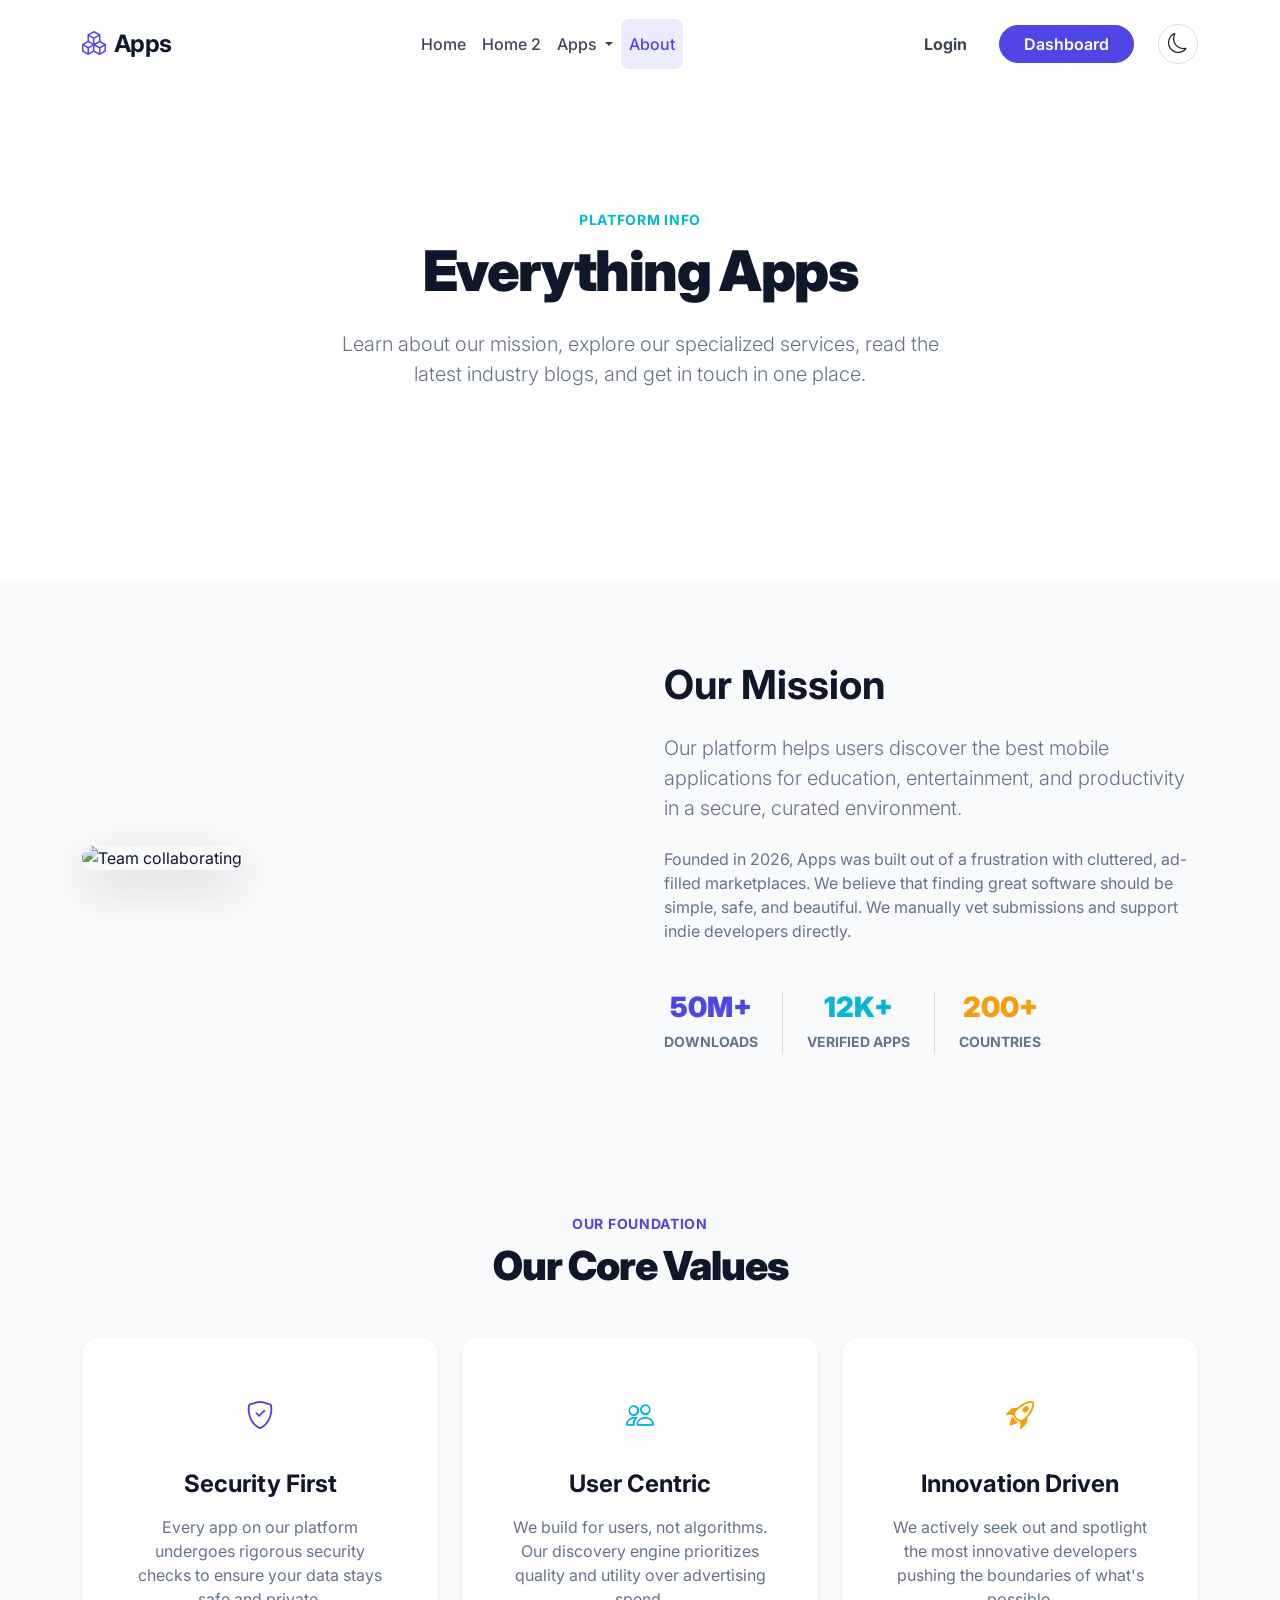
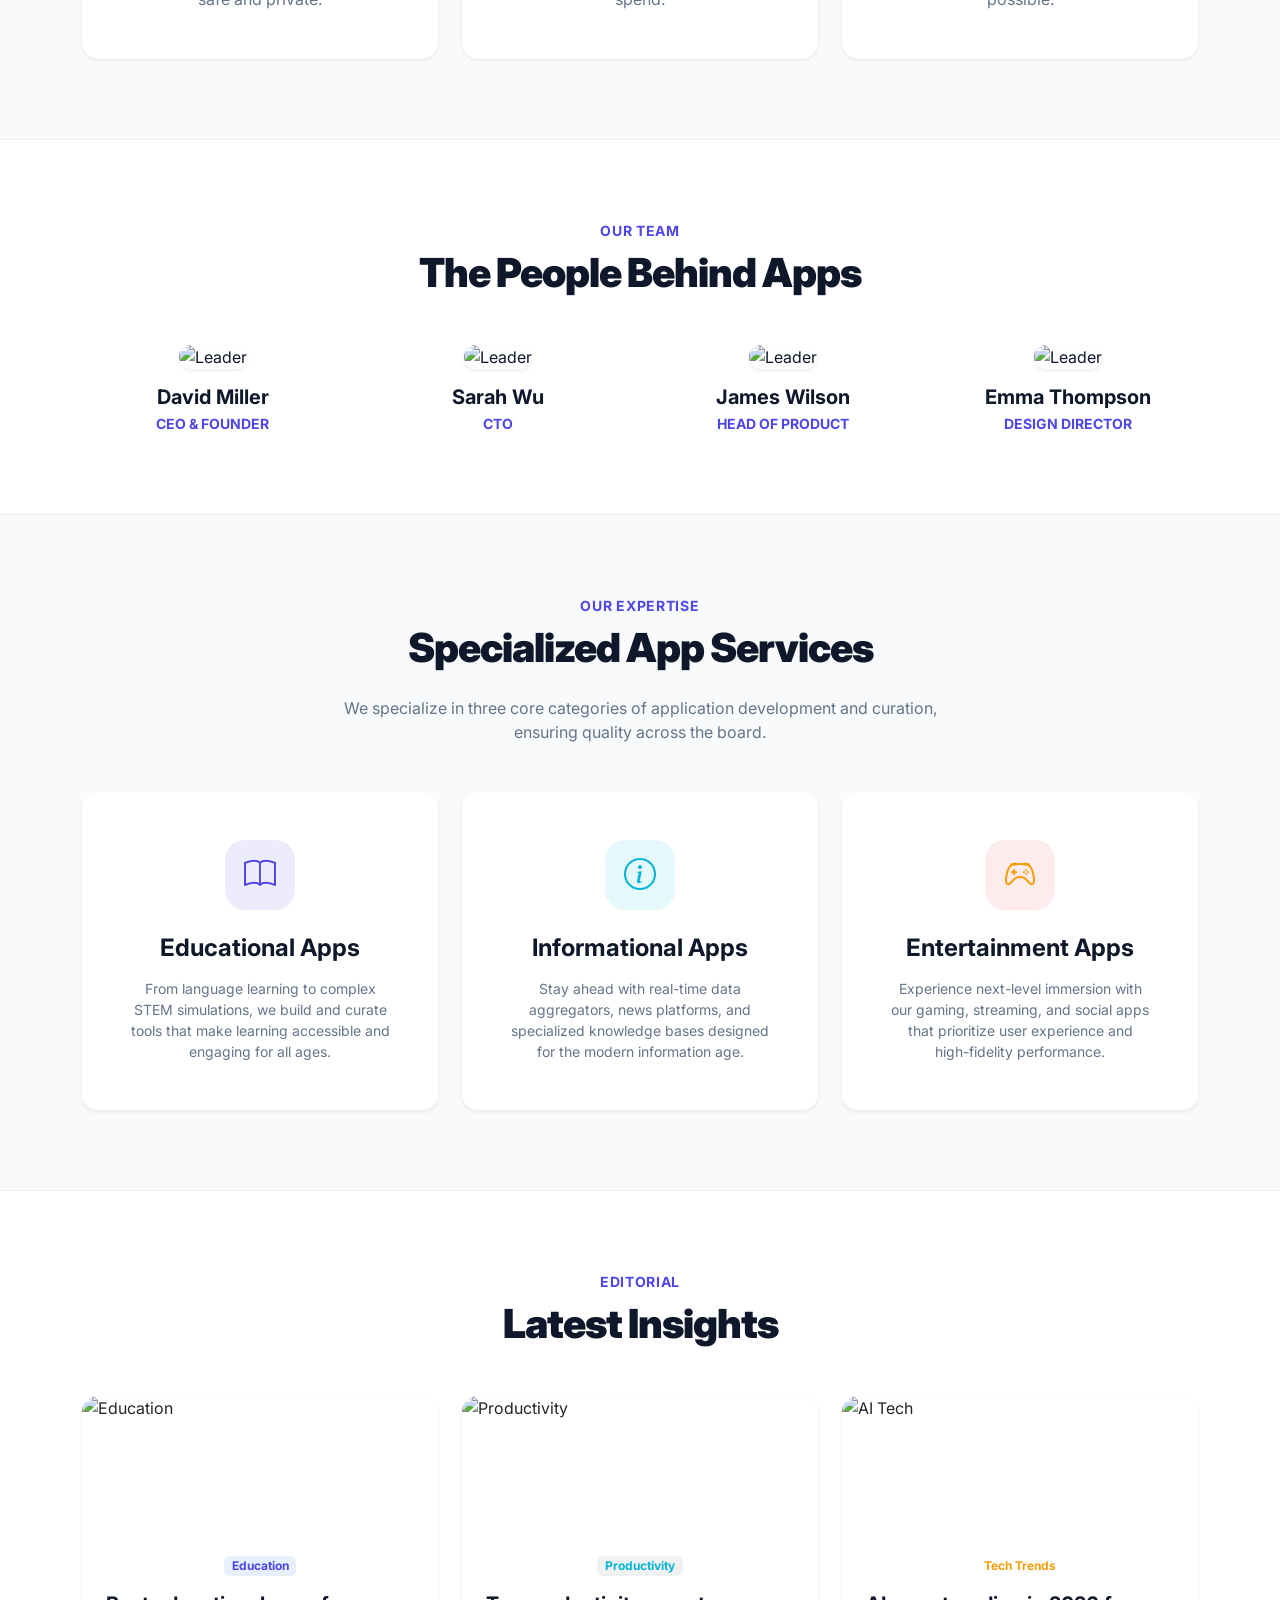
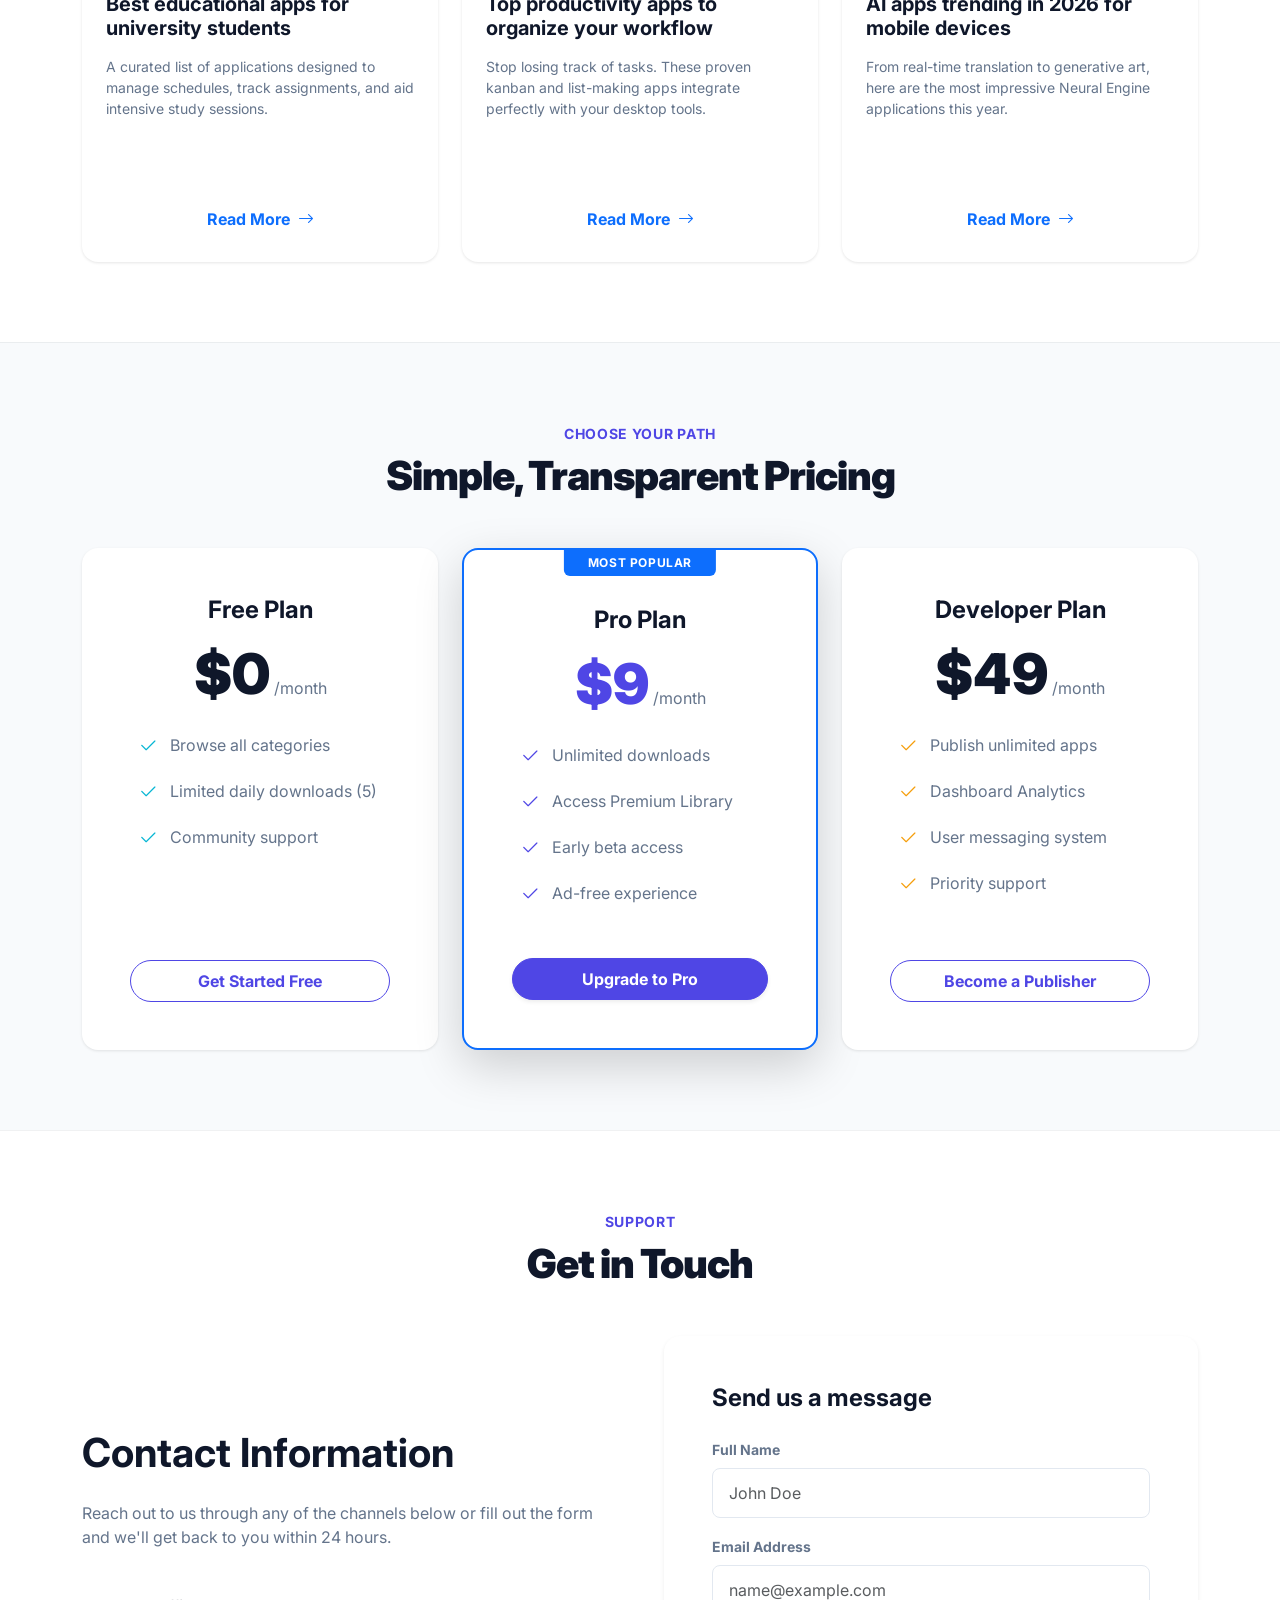
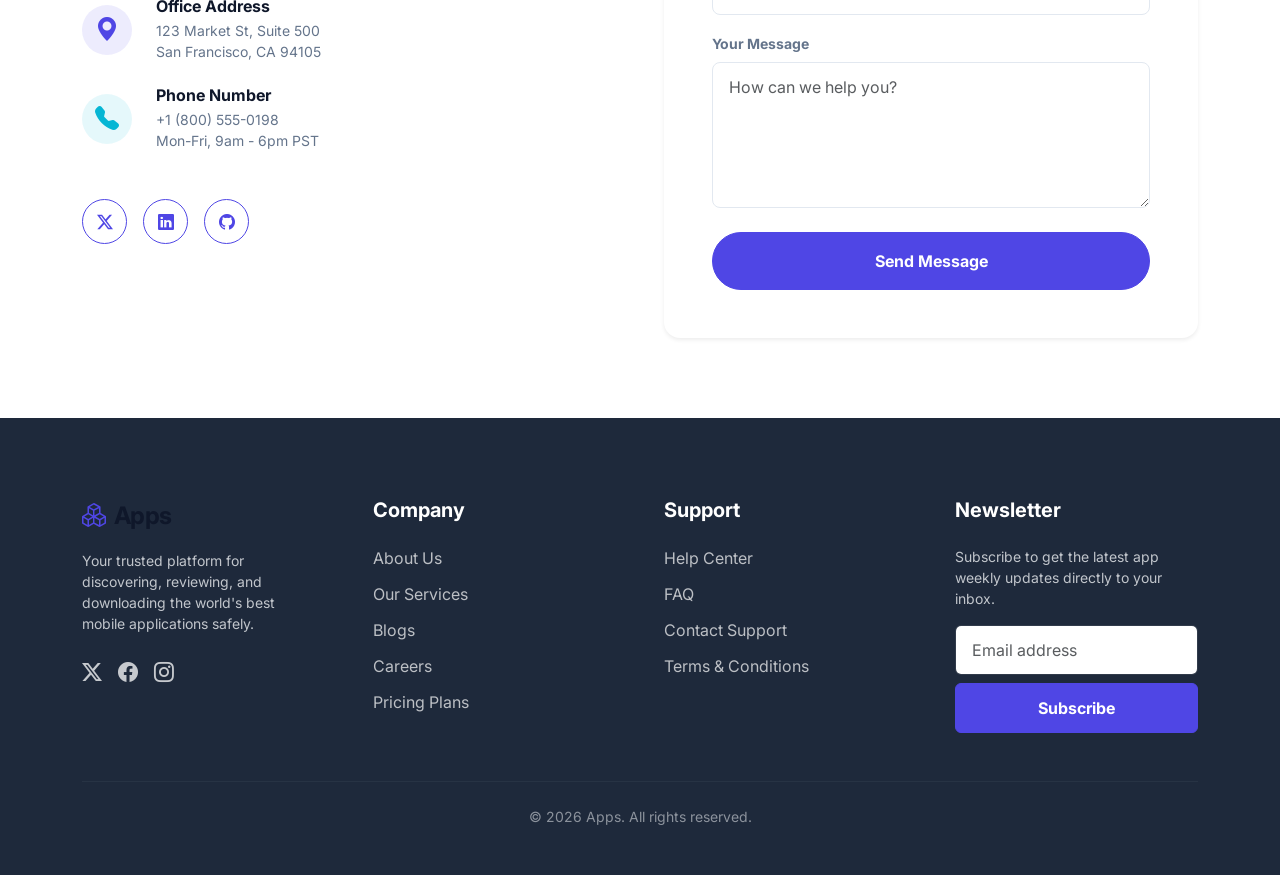
==== commit 0425a7a3: "5th commit" ====
--- a/about.html
+++ b/about.html
@@ -22,7 +22,7 @@
 
     <style>
         .page-header {
-            padding: 120px 0 80px;
+            padding: 120px 0 120px;
             background-color: var(--bg-body);
             border-bottom: 1px solid var(--border-color);
         }
@@ -32,7 +32,7 @@
 <body>
 
     <!-- Header Navigation -->
-    <nav class="navbar navbar-expand-lg sticky-top bg-body border-bottom border-light border-opacity-10">
+    <nav class="navbar navbar-expand-md sticky-top bg-body border-bottom border-light border-opacity-10">
         <div class="container">
             <a class="navbar-brand d-flex align-items-center gap-2 fw-bold text-primary" href="index.html">
                 <i class="bi bi-boxes fs-4"></i>
@@ -44,7 +44,7 @@
                 <i class="bi bi-list fs-1 text-body"></i>
             </button>
 
-            <div class="offcanvas offcanvas-start" tabindex="-1" id="offcanvasNavbar"
+            <div class="offcanvas offcanvas-start bg-body" tabindex="-1" id="offcanvasNavbar"
                 aria-labelledby="offcanvasNavbarLabel">
                 <div class="offcanvas-header border-bottom">
                     <h5 class="offcanvas-title fw-bold text-primary d-flex align-items-center gap-2"
@@ -56,7 +56,7 @@
                 </div>
 
                 <div class="offcanvas-body">
-                    <ul class="navbar-nav ms-auto mb-2 mb-lg-0">
+                    <ul class="navbar-nav mx-auto mb-2 mb-md-0">
                         <li class="nav-item"><a class="nav-link" href="index.html">Home</a></li>
                         <li class="nav-item"><a class="nav-link" href="home2.html">Home 2</a></li>
                         <li class="nav-item dropdown">
@@ -65,23 +65,23 @@
                                 Apps
                             </a>
                             <ul class="dropdown-menu border-0 shadow-sm">
-                                <li><a class="dropdown-item" href="apps.html#education">Education Apps</a></li>
-                                <li><a class="dropdown-item" href="apps.html#information">Information Apps</a></li>
-                                <li><a class="dropdown-item" href="apps.html#entertainment">Entertainment Apps</a></li>
-                                <li><a class="dropdown-item" href="apps.html#tools">Tools</a></li>
+                                <li><a class="dropdown-item" href="education.html">Education Apps</a></li>
+                                <li><a class="dropdown-item" href="information.html">Information Apps</a></li>
+                                <li><a class="dropdown-item" href="entertainment.html">Entertainment Apps</a></li>
+                                <li><a class="dropdown-item" href="tools.html">Tools</a></li>
                             </ul>
                         </li>
                         <li class="nav-item"><a class="nav-link active" href="about.html">About</a></li>
                     </ul>
 
-                    <div class="d-flex align-items-center gap-3 mt-4 mt-lg-0">
+                    <div class="d-flex align-items-center gap-3 mt-4 mt-md-0">
                         <a href="login.html" class="nav-link fw-bold">Login</a>
                         <a href="dashboard.html" class="btn btn-primary rounded-pill px-4">Dashboard</a>
                         <button
-                            class="theme-toggle-btn theme-toggle btn border border-secondary border-opacity-25 rounded-circle d-flex align-items-center justify-content-center p-0 ms-lg-2"
+                            class="theme-toggle-btn theme-toggle btn border border-secondary border-opacity-25 rounded-circle d-flex align-items-center justify-content-center p-0 ms-md-2"
                             style="width: 40px; height: 40px;" aria-label="Toggle Theme">
                             <i class="bi bi-moon fs-5 text-body"></i>
-                            <span class="theme-text d-lg-none ms-2 text-body">Dark Mode</span>
+                            <span class="theme-text d-md-none ms-2 text-body">Dark Mode</span>
                         </button>
                     </div>
                 </div>
@@ -90,11 +90,11 @@
     </nav>
 
     <!-- Page Header -->
-    <header class="page-header text-center pb-0 border-0" id="about">
+    <header class="page-header text-center border-0" id="about">
         <div class="container">
             <span class="text-secondary fw-bold text-uppercase tracking-wide small d-block mb-2">Platform Info</span>
             <h1 class="display-4 fw-black tracking-tight mb-4 text-body">Everything Apps</h1>
-            <p class="lead text-muted mx-auto mb-5" style="max-width: 600px;">Learn about our mission, explore our
+            <p class="lead text-muted mx-auto mb-5 pb-4" style="max-width: 600px;">Learn about our mission, explore our
                 specialized services, read the latest
                 industry blogs, and get in touch in one place.</p>
         </div>
@@ -141,26 +141,26 @@
                 <span class="text-primary fw-bold text-uppercase tracking-wide small d-block mb-2">Our Foundation</span>
                 <h2 class="display-6 fw-black tracking-tight mb-0 text-body">Our Core Values</h2>
             </div>
-            <div class="row g-4">
+            <div class="row g-4 justify-content-center">
                 <div class="col-lg-4">
-                    <div class="card card-custom border-0 p-5 h-100">
-                        <div class="icon-box text-primary fs-3 mb-4"><i class="bi bi-shield-check"></i></div>
+                    <div class="card card-custom border-0 p-5 h-100 text-center">
+                        <div class="icon-box text-primary fs-3 mb-4 mx-auto"><i class="bi bi-shield-check"></i></div>
                         <h4 class="fw-bold mb-3 text-body">Security First</h4>
                         <p class="text-muted mb-0">Every app on our platform undergoes rigorous security checks to
                             ensure your data stays safe and private.</p>
                     </div>
                 </div>
                 <div class="col-lg-4">
-                    <div class="card card-custom border-0 p-5 h-100">
-                        <div class="icon-box text-secondary fs-3 mb-4"><i class="bi bi-people"></i></div>
+                    <div class="card card-custom border-0 p-5 h-100 text-center">
+                        <div class="icon-box text-secondary fs-3 mb-4 mx-auto"><i class="bi bi-people"></i></div>
                         <h4 class="fw-bold mb-3 text-body">User Centric</h4>
                         <p class="text-muted mb-0">We build for users, not algorithms. Our discovery engine prioritizes
                             quality and utility over advertising spend.</p>
                     </div>
                 </div>
                 <div class="col-lg-4">
-                    <div class="card card-custom border-0 p-5 h-100">
-                        <div class="icon-box text-tertiary fs-3 mb-4"><i class="bi bi-rocket-takeoff"></i></div>
+                    <div class="card card-custom border-0 p-5 h-100 text-center">
+                        <div class="icon-box text-tertiary fs-3 mb-4 mx-auto"><i class="bi bi-rocket-takeoff"></i></div>
                         <h4 class="fw-bold mb-3 text-body">Innovation Driven</h4>
                         <p class="text-muted mb-0">We actively seek out and spotlight the most innovative developers
                             pushing the boundaries of what's possible.</p>
@@ -177,7 +177,7 @@
                 <span class="text-primary fw-bold text-uppercase tracking-wide small d-block mb-2">Our Team</span>
                 <h2 class="display-6 fw-black tracking-tight mb-0 text-body">The People Behind Apps</h2>
             </div>
-            <div class="row g-4">
+            <div class="row g-4 justify-content-center">
                 <div class="col-lg-3 col-md-6">
                     <div class="text-center">
                         <img src="https://i.pravatar.cc/150?u=10"
@@ -223,7 +223,7 @@
                 <p class="text-muted mx-auto" style="max-width: 600px;">We specialize in three core categories of
                     application development and curation, ensuring quality across the board.</p>
             </div>
-            <div class="row g-4">
+            <div class="row g-4 justify-content-center">
                 <!-- Educational Apps -->
                 <div class="col-lg-4 col-md-6">
                     <div class="card card-custom border-0 h-100 p-5 text-center shadow-sm">
@@ -271,7 +271,7 @@
                 <span class="text-primary fw-bold text-uppercase tracking-wide small d-block mb-2">Editorial</span>
                 <h2 class="display-6 fw-black tracking-tight mb-4 text-body">Latest Insights</h2>
             </div>
-            <div class="row g-4">
+            <div class="row g-4 justify-content-center">
                 <!-- Blog 1 -->
                 <div class="col-lg-4 col-md-6">
                     <div class="card card-custom border-0 h-100 p-0 overflow-hidden">
@@ -279,7 +279,7 @@
                             class="img-fluid" style="height: 200px; object-fit:cover;" alt="Education">
                         <div class="p-4 d-flex flex-column h-100">
                             <span
-                                class="badge bg-primary bg-opacity-10 text-primary align-self-start mb-3">Education</span>
+                                class="badge bg-primary bg-opacity-10 text-primary align-self-center mb-3">Education</span>
                             <h5 class="fw-bold mb-3 text-body">Best educational apps for university students</h5>
                             <p class="text-muted small flex-grow-1">A curated list of applications designed to manage
                                 schedules, track assignments, and aid intensive study sessions.</p>
@@ -295,7 +295,7 @@
                             class="img-fluid" style="height: 200px; object-fit:cover;" alt="Productivity">
                         <div class="p-4 d-flex flex-column h-100">
                             <span
-                                class="badge bg-secondary bg-opacity-10 text-secondary align-self-start mb-3">Productivity</span>
+                                class="badge bg-secondary bg-opacity-10 text-secondary align-self-center mb-3">Productivity</span>
                             <h5 class="fw-bold mb-3 text-body">Top productivity apps to organize your workflow</h5>
                             <p class="text-muted small flex-grow-1">Stop losing track of tasks. These proven kanban and
                                 list-making apps integrate perfectly with your desktop tools.</p>
@@ -310,7 +310,7 @@
                         <img src="https://images.unsplash.com/photo-1620712943543-bcc4688e7485?auto=format&fit=crop&q=80&w=500"
                             class="img-fluid" style="height: 200px; object-fit:cover;" alt="AI Tech">
                         <div class="p-4 d-flex flex-column h-100">
-                            <span class="badge bg-tertiary bg-opacity-10 text-tertiary align-self-start mb-3">Tech
+                            <span class="badge bg-tertiary bg-opacity-10 text-tertiary align-self-center mb-3">Tech
                                 Trends</span>
                             <h5 class="fw-bold mb-3 text-body">AI apps trending in 2026 for mobile devices</h5>
                             <p class="text-muted small flex-grow-1">From real-time translation to generative art, here
@@ -481,50 +481,66 @@
     </section>
 
     <!-- Footer Design (4 Columns) - Same as index.html -->
+    <!-- 7. Footer Design (4 Columns) -->
     <footer class="footer">
         <div class="container pb-5">
             <div class="row g-5">
                 <!-- Column 1: Brand -->
                 <div class="col-lg-3 col-md-6">
-                    <a class="d-flex align-items-center gap-2 fw-bold text-white text-decoration-none fs-4 mb-3"
-                        href="index.html">
-                        <i
-                            class="bi bi-boxes text-primary border border-secondary border-opacity-25 p-2 rounded-3 bg-body bg-opacity-10"></i>
-                        Apps
+                    <a class="navbar-brand d-flex align-items-center gap-2 fw-bold text-primary mb-3" href="index.html">
+                        <i class="bi bi-boxes fs-4"></i>
+                        <span class="fs-4 tracking-tight text-body">Apps</span>
                     </a>
                     <p class="opacity-75 small mb-4 pe-lg-4">Your trusted platform for discovering, reviewing, and
                         downloading the world's best mobile applications safely.</p>
-                </div>
-                <!-- Column 2, 3, 4 abbreviated -->
+                    <div class="d-flex gap-3">
+                        <a href="#" class="text-white opacity-75 fs-5 hover-tertiary"><i
+                                class="bi bi-twitter-x"></i></a>
+                        <a href="#" class="text-white opacity-75 fs-5 hover-tertiary"><i class="bi bi-facebook"></i></a>
+                        <a href="#" class="text-white opacity-75 fs-5 hover-tertiary"><i
+                                class="bi bi-instagram"></i></a>
+                    </div>
+                </div>
+
+                <!-- Column 2: Company -->
                 <div class="col-lg-3 col-md-6">
                     <h5 class="footer-heading">Company</h5>
                     <ul class="list-unstyled mb-0">
-                        <li><a href="#about" class="footer-link">About Us</a></li>
-                        <li><a href="#services" class="footer-link">Our Services</a></li>
-                        <li><a href="#blogs" class="footer-link">Blogs</a></li>
+                        <li><a href="about.html#about" class="footer-link">About Us</a></li>
+                        <li><a href="about.html#services" class="footer-link">Our Services</a></li>
+                        <li><a href="about.html#blogs" class="footer-link">Blogs</a></li>
                         <li><a href="#" class="footer-link">Careers</a></li>
-                        <li><a href="#pricing" class="footer-link">Pricing Plans</a></li>
+                        <li><a href="about.html#pricing" class="footer-link">Pricing Plans</a></li>
                     </ul>
                 </div>
+
+                <!-- Column 3: Support -->
                 <div class="col-lg-3 col-md-6">
                     <h5 class="footer-heading">Support</h5>
                     <ul class="list-unstyled mb-0">
                         <li><a href="#" class="footer-link">Help Center</a></li>
                         <li><a href="#" class="footer-link">FAQ</a></li>
-                        <li><a href="#contact" class="footer-link">Contact Support</a></li>
+                        <li><a href="about.html#contact" class="footer-link">Contact Support</a></li>
                         <li><a href="#" class="footer-link">Terms & Conditions</a></li>
                     </ul>
                 </div>
+
+                <!-- Column 4: Newsletter -->
                 <div class="col-lg-3 col-md-6">
                     <h5 class="footer-heading">Newsletter</h5>
+                    <p class="opacity-75 small mb-3">Subscribe to get the latest app weekly updates directly to your
+                        inbox.</p>
                     <form onsubmit="event.preventDefault();" class="d-flex flex-column gap-2">
-                        <div class="input-group"><input type="email"
+                        <div class="input-group">
+                            <input type="email"
                                 class="form-control bg-body bg-opacity-10 border-secondary border-opacity-25 text-white"
-                                placeholder="Email address" required></div><button
-                            class="btn btn-primary w-100 fw-bold">Subscribe</button>
+                                placeholder="Email address" required>
+                        </div>
+                        <button class="btn btn-primary w-100 fw-bold">Subscribe</button>
                     </form>
                 </div>
             </div>
+
             <div class="text-center pt-4 mt-5 border-top border-secondary border-opacity-25 opacity-50 small">
                 © 2026 Apps. All rights reserved.
             </div>
--- a/assets/style.css
+++ b/assets/style.css
@@ -52,6 +52,28 @@
     --shadow-lg: 0 10px 15px -3px rgba(0, 0, 0, 0.5);
 }
 
+/* Dark Mode Form Overrides */
+body.dark-mode .form-control,
+body.dark-mode .form-select {
+    background-color: #0f172a;
+    border-color: #334155;
+    color: #f8fafc !important;
+}
+
+body.dark-mode .form-control::placeholder {
+    color: rgba(248, 250, 252, 0.4);
+}
+
+/* Dark Mode Offcanvas Fixes */
+body.dark-mode .offcanvas {
+    background-color: var(--bg-body) !important;
+}
+
+body.dark-mode .offcanvas .btn-close {
+    filter: invert(1) grayscale(100%) brightness(200%);
+}
+
+
 /* ==========================================================================
    Global Element Styles
    ========================================================================== */
@@ -63,6 +85,33 @@
     -webkit-font-smoothing: antialiased;
 }
 
+/* Offcanvas Visibility Fixes */
+.offcanvas {
+    background-color: var(--bg-body) !important;
+    transition: transform var(--transition-speed) ease-in-out, background-color var(--transition-speed);
+}
+
+.offcanvas-header {
+    border-bottom: 1px solid var(--border-color);
+}
+
+.offcanvas-body .nav-link {
+    padding: 0.8rem 1rem;
+    margin: 0.2rem 0;
+    border-radius: var(--radius-sm);
+}
+
+.offcanvas-body .nav-link:hover,
+.offcanvas-body .nav-link.active {
+    background-color: rgba(79, 70, 229, 0.1);
+}
+
+body.dark-mode .offcanvas-body .nav-link.active {
+    color: #818cf8 !important;
+    /* Lighter indigo for better contrast in dark mode */
+}
+
+
 a {
     color: var(--primary);
     text-decoration: none;
@@ -140,6 +189,17 @@
 
 .tracking-wide {
     letter-spacing: 0.05em;
+}
+
+.hover-tertiary {
+    transition: color var(--transition-speed), opacity var(--transition-speed), transform var(--transition-speed);
+    display: inline-block;
+}
+
+.hover-tertiary:hover {
+    color: var(--tertiary) !important;
+    opacity: 1 !important;
+    transform: translateY(-3px);
 }
 
 .section-padding {
@@ -218,6 +278,30 @@
 .nav-link.active {
     opacity: 1;
     color: var(--primary) !important;
+}
+
+/* Dropdown Customization */
+.dropdown-menu {
+    background-color: var(--header-bg);
+    backdrop-filter: blur(10px);
+    border: 1px solid var(--border-color);
+    border-radius: var(--radius-md);
+    padding: 0.5rem;
+    box-shadow: var(--shadow-md);
+}
+
+.dropdown-item {
+    color: var(--text-color) !important;
+    font-weight: 500;
+    padding: 0.6rem 1rem;
+    border-radius: var(--radius-sm);
+    transition: all var(--transition-speed);
+}
+
+.dropdown-item:hover {
+    background-color: rgba(79, 70, 229, 0.1);
+    color: var(--primary) !important;
+    transform: translateX(4px);
 }
 
 /* Cards */
@@ -259,6 +343,13 @@
     border-color: var(--primary);
     box-shadow: 0 0 0 0.25rem rgba(79, 70, 229, 0.25);
     color: var(--text-color);
+}
+
+/* Footer Newsletter Form Alignment */
+.footer form .form-control,
+.footer form .btn {
+    height: 3.125rem;
+    /* ~50px */
 }
 
 /* Footer */
@@ -372,4 +463,148 @@
 .icon-box-primary {
     background-color: rgba(79, 70, 229, 0.1);
     color: var(--primary);
+}
+
+/* Premium Category Card */
+.card-category-premium {
+    background: linear-gradient(135deg, #4f46e5 0%, #06b6d4 100%) !important;
+    border: none !important;
+    transition: all 0.4s cubic-bezier(0.4, 0, 0.2, 1) !important;
+    position: relative;
+    overflow: hidden;
+    z-index: 1;
+}
+
+.card-category-premium::before {
+    content: '';
+    position: absolute;
+    top: 0;
+    left: 0;
+    width: 100%;
+    height: 100%;
+    background: linear-gradient(135deg, rgba(255, 255, 255, 0.1) 0%, rgba(255, 255, 255, 0) 100%);
+    z-index: -1;
+}
+
+.card-category-premium:hover {
+    transform: translateY(-8px) scale(1.02) !important;
+    box-shadow: 0 20px 40px rgba(79, 70, 229, 0.3) !important;
+}
+
+.card-category-premium i,
+.card-category-premium h5,
+.card-category-premium p {
+    color: #ffffff !important;
+}
+
+
+.card-category-premium p {
+    opacity: 0.9;
+}
+
+/* Microsoft Store Style Components */
+.hero-spotlight {
+    position: relative;
+    border-radius: 1.5rem;
+    overflow: hidden;
+    background: var(--card-bg);
+    border: 1px solid var(--border-color);
+    margin-bottom: 3rem;
+    transition: transform 0.3s ease;
+}
+
+.hero-spotlight:hover {
+    transform: scale(1.005);
+}
+
+.hero-content {
+    padding: 3.5rem;
+    z-index: 2;
+    position: relative;
+    max-width: 60%;
+    background: linear-gradient(90deg, var(--bg-body) 0%, rgba(var(--bg-body-rgb), 0.8) 70%, transparent 100%);
+}
+
+.hero-bg-img {
+    position: absolute;
+    top: 0;
+    right: 0;
+    width: 70%;
+    height: 100%;
+    object-fit: cover;
+    z-index: 1;
+    mask-image: linear-gradient(to left, black 60%, transparent 100%);
+    -webkit-mask-image: linear-gradient(to left, black 60%, transparent 100%);
+}
+
+.app-list-item {
+    display: flex;
+    align-items: center;
+    gap: 1rem;
+    padding: 1rem;
+    border-radius: 1rem;
+    transition: background 0.2s ease;
+    text-decoration: none;
+    color: inherit;
+    border: 1px solid transparent;
+}
+
+.app-list-item:hover {
+    background: rgba(var(--primary-rgb, 79, 70, 229), 0.05);
+    border-color: var(--border-color);
+    color: inherit;
+}
+
+.app-list-icon {
+    width: 56px;
+    height: 56px;
+    border-radius: 0.75rem;
+    object-fit: cover;
+    box-shadow: 0 4px 12px rgba(0, 0, 0, 0.1);
+}
+
+.section-title-sm {
+    font-size: 1.25rem;
+    font-weight: 700;
+    margin-bottom: 1.5rem;
+    display: flex;
+    align-items: center;
+    gap: 0.5rem;
+}
+
+.price-tag {
+    font-weight: 600;
+    color: var(--primary);
+}
+
+.scroll-container {
+    display: flex;
+    overflow-x: auto;
+    gap: 1.5rem;
+    padding: 0.5rem 0.5rem 1.5rem 0.5rem;
+    scrollbar-width: none;
+    margin-left: -0.5rem;
+    margin-right: -0.5rem;
+}
+
+.scroll-container::-webkit-scrollbar {
+    display: none;
+}
+
+.scroll-item {
+    flex: 0 0 280px;
+}
+
+@media (max-width: 991px) {
+    .hero-content {
+        max-width: 100%;
+        background: linear-gradient(180deg, rgba(var(--bg-body-rgb), 0.9) 0%, var(--bg-body) 100%);
+        padding: 2.5rem;
+    }
+
+    .hero-bg-img {
+        width: 100%;
+        opacity: 0.3;
+        mask-image: none;
+    }
 }
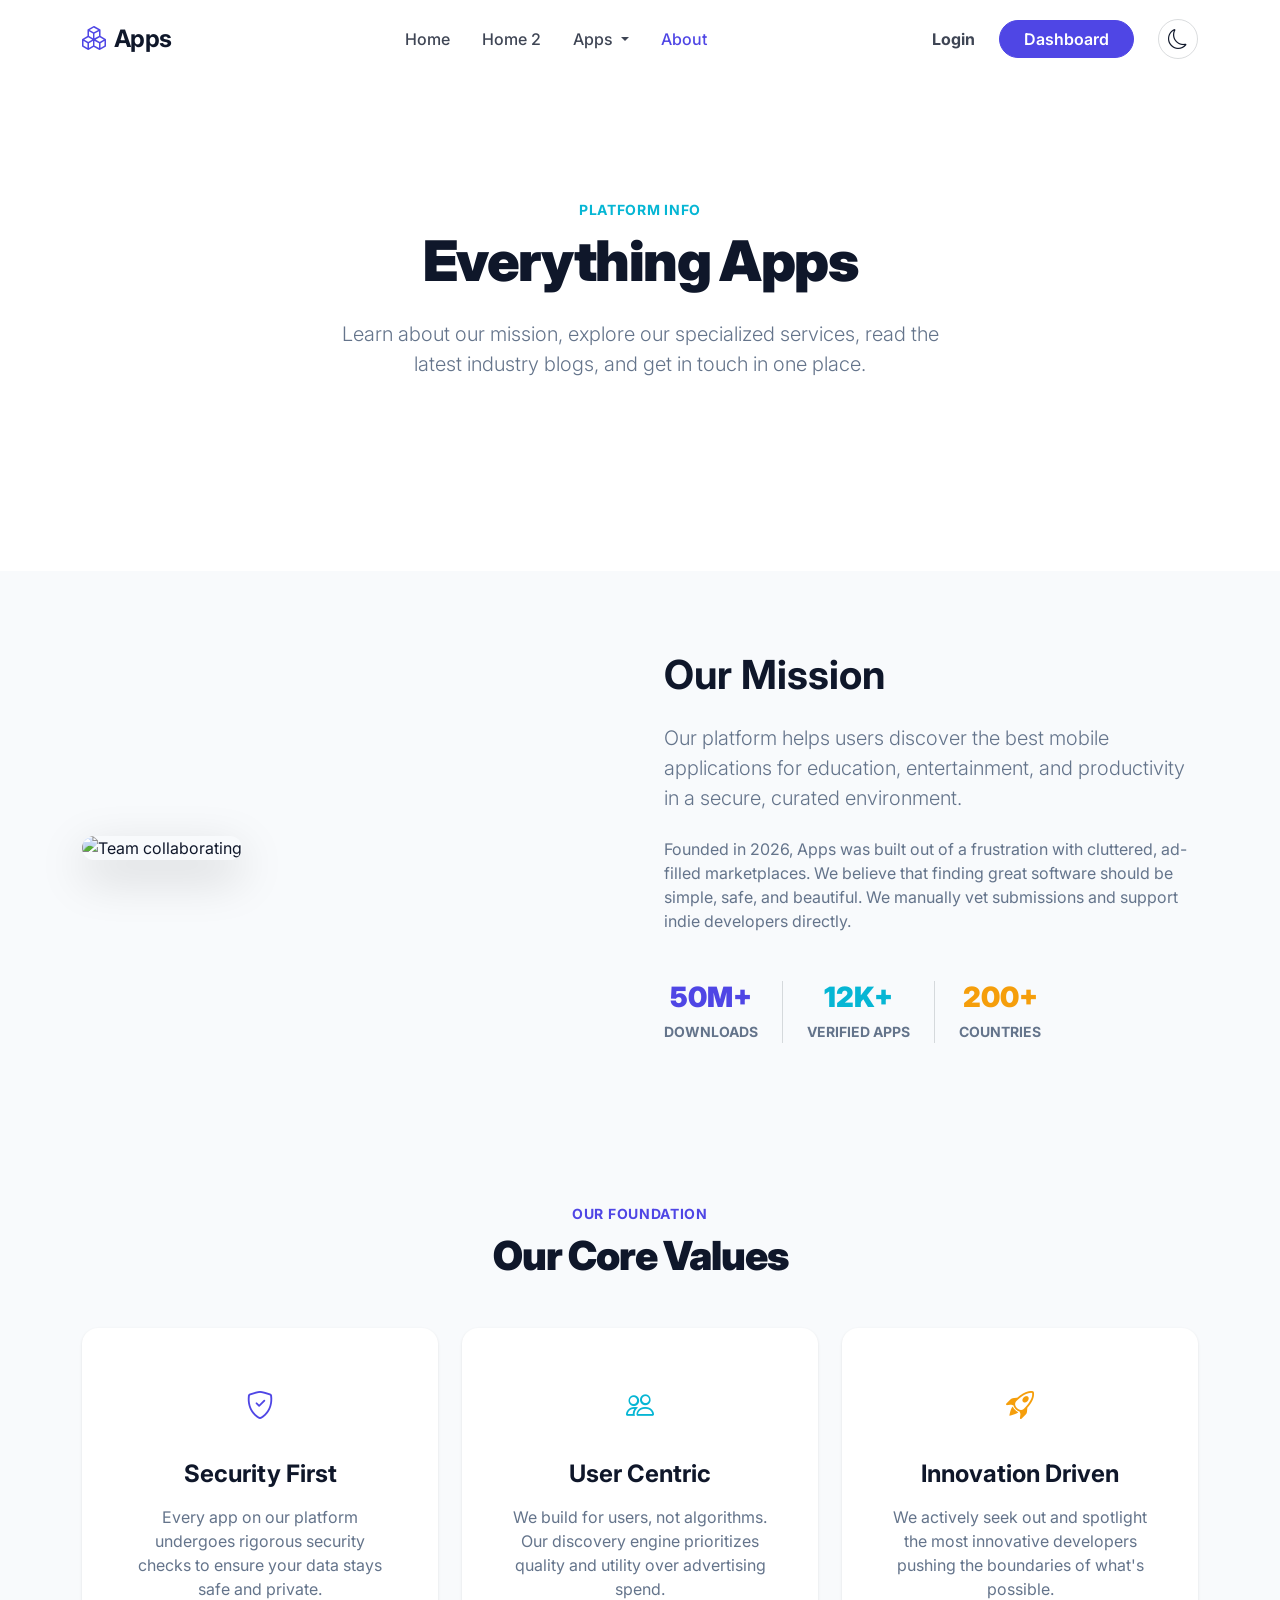
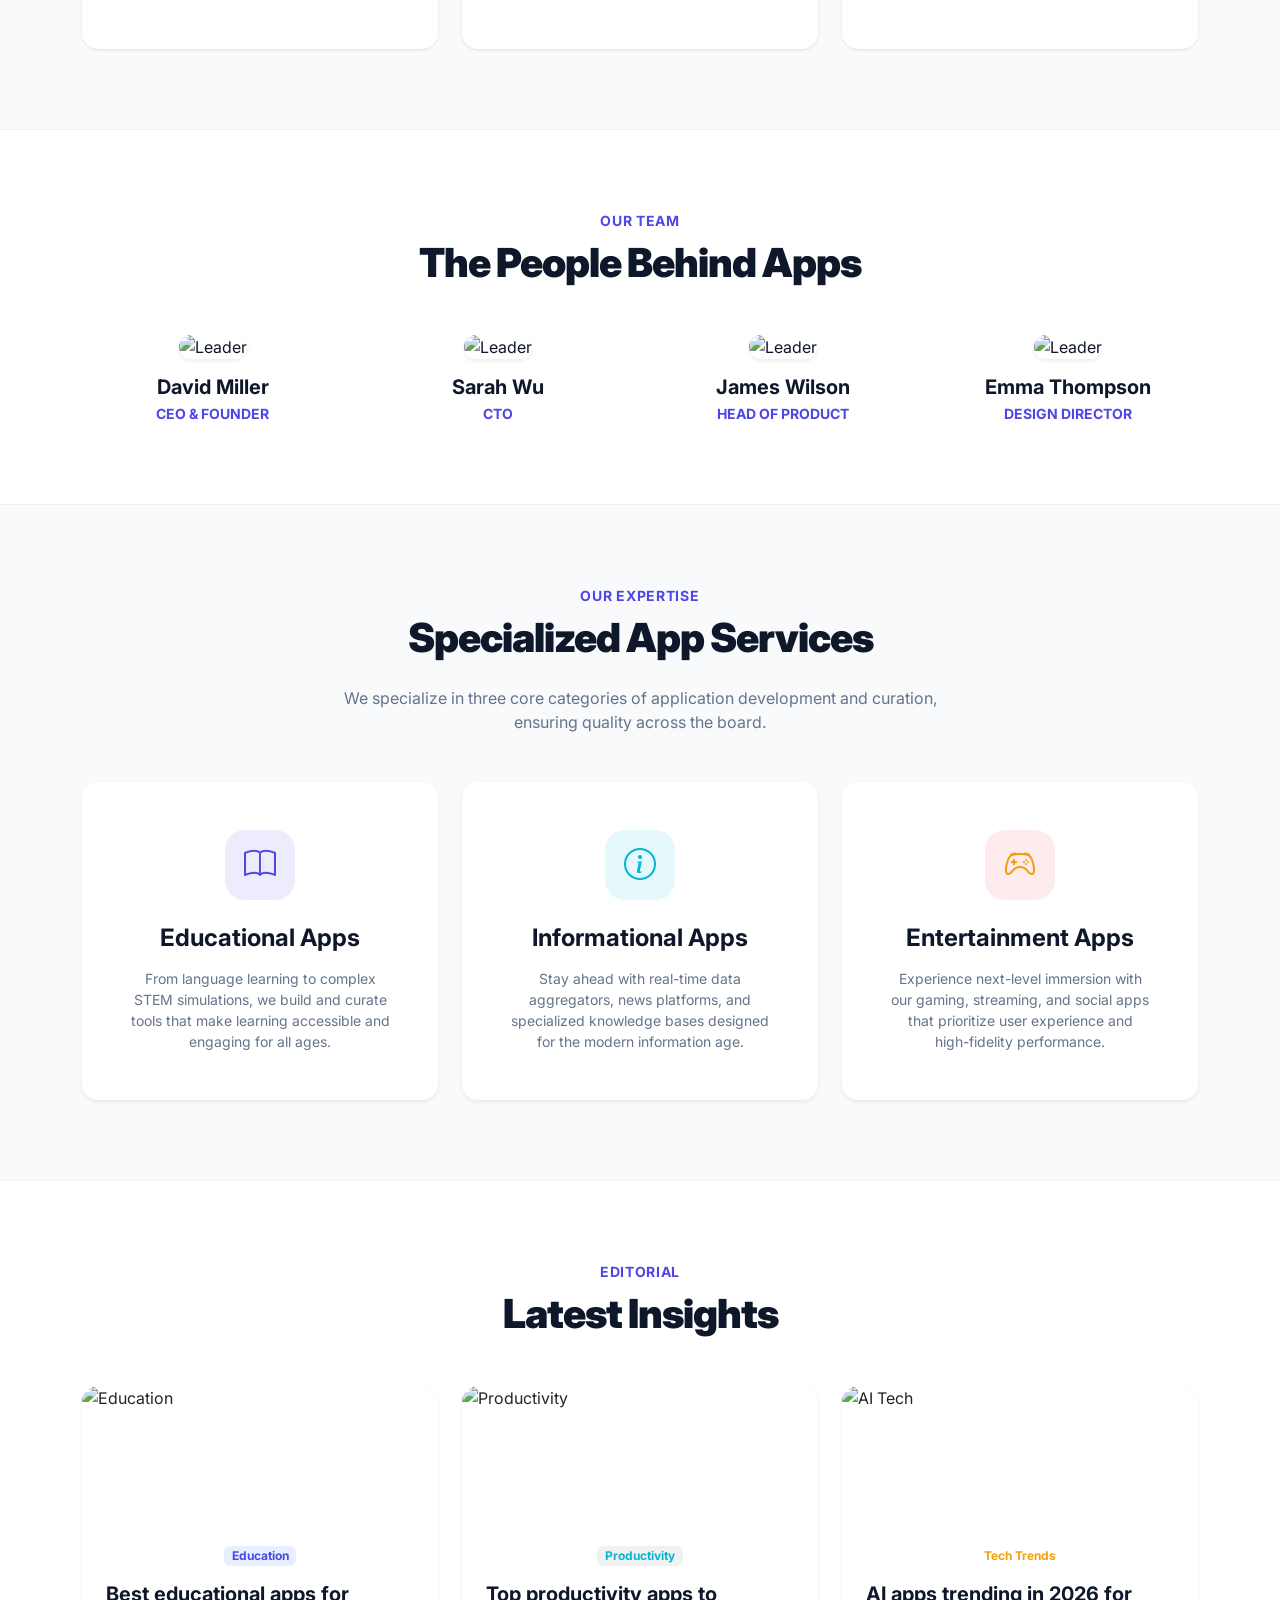
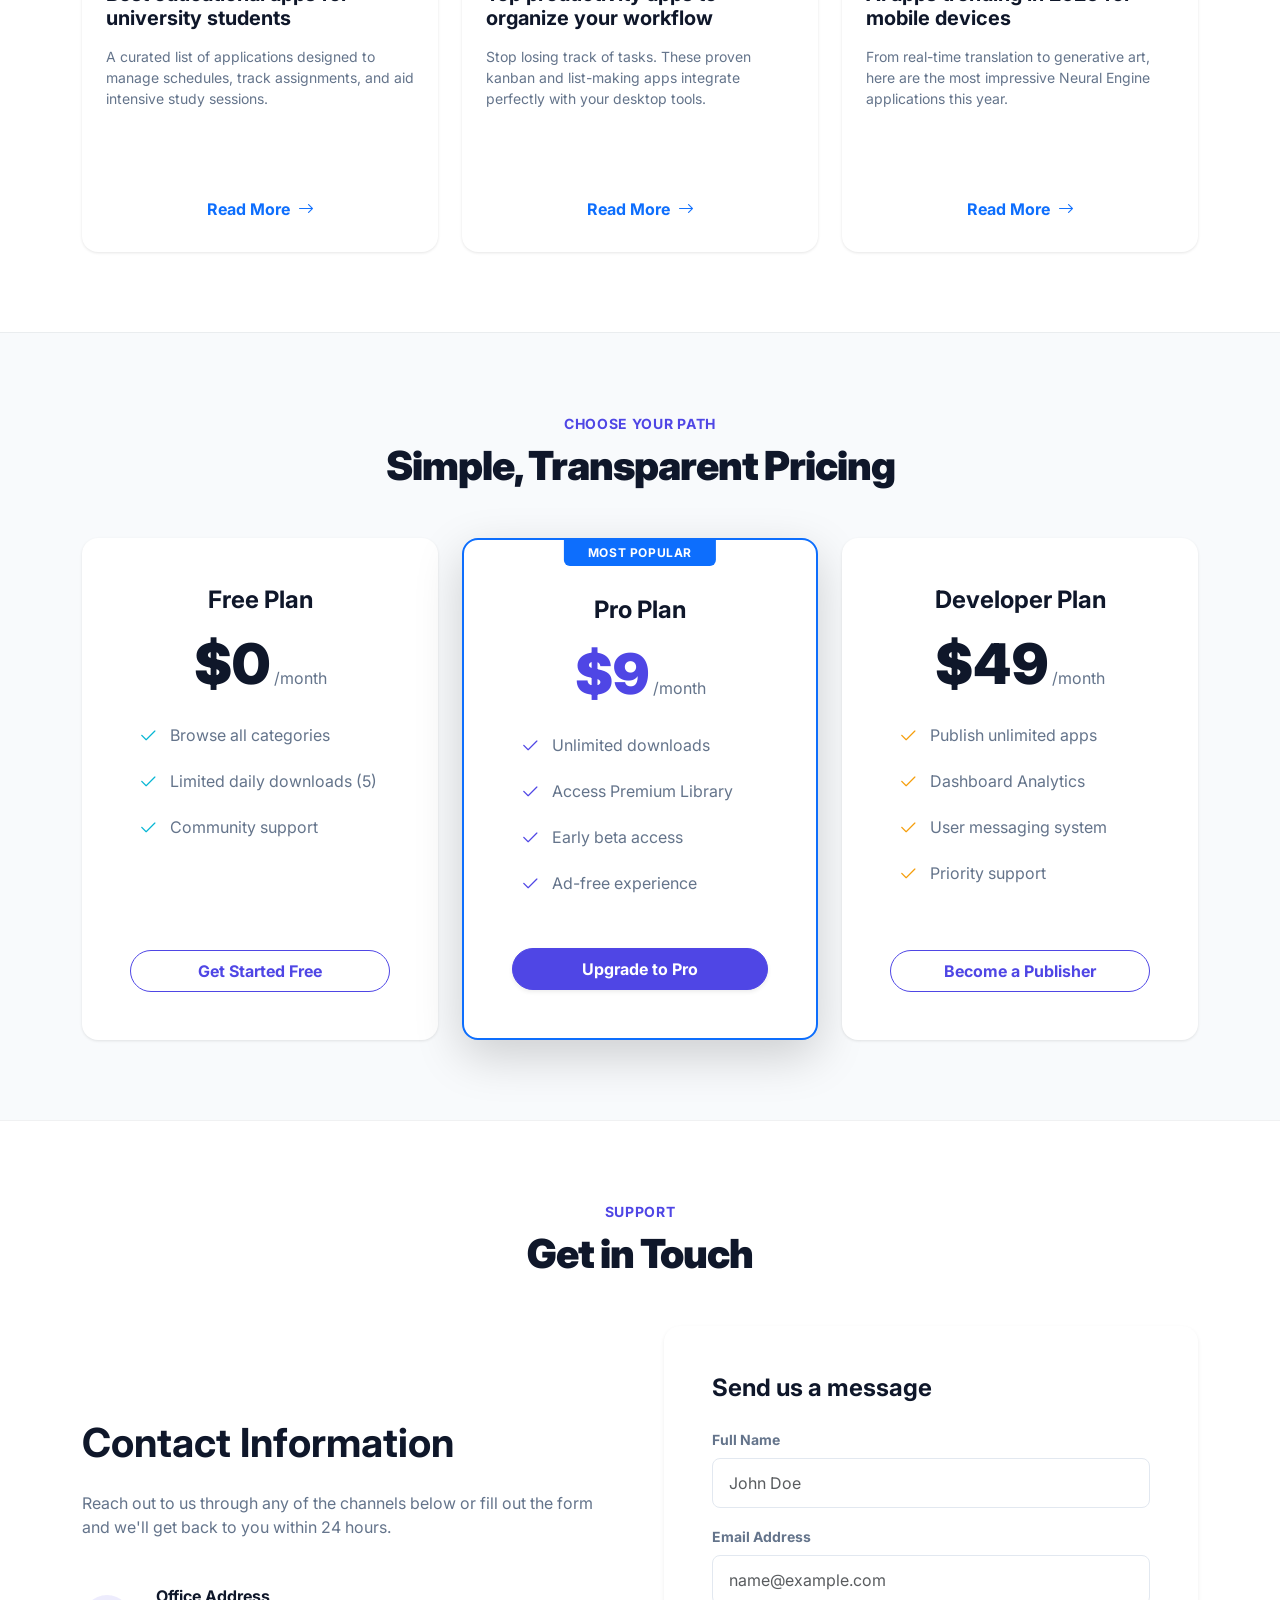
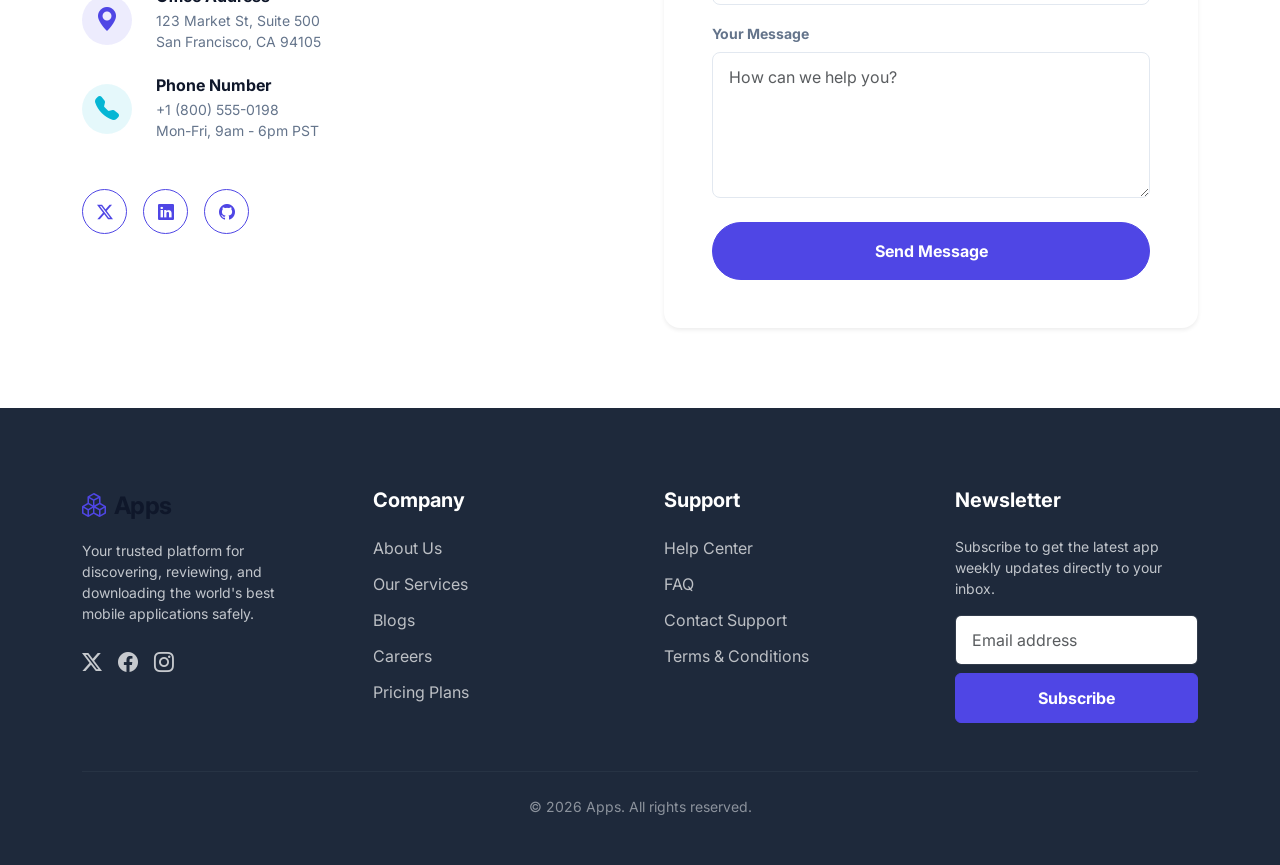
==== commit 2d7ef6b9: "6th commit" ====
--- a/about.html
+++ b/about.html
@@ -32,7 +32,7 @@
 <body>
 
     <!-- Header Navigation -->
-    <nav class="navbar navbar-expand-md sticky-top bg-body border-bottom border-light border-opacity-10">
+    <nav class="navbar navbar-expand-lg sticky-top bg-body border-bottom border-light border-opacity-10">
         <div class="container">
             <a class="navbar-brand d-flex align-items-center gap-2 fw-bold text-primary" href="index.html">
                 <i class="bi bi-boxes fs-4"></i>
@@ -44,7 +44,7 @@
                 <i class="bi bi-list fs-1 text-body"></i>
             </button>
 
-            <div class="offcanvas offcanvas-start bg-body" tabindex="-1" id="offcanvasNavbar"
+            <div class="offcanvas offcanvas-start" tabindex="-1" id="offcanvasNavbar"
                 aria-labelledby="offcanvasNavbarLabel">
                 <div class="offcanvas-header border-bottom">
                     <h5 class="offcanvas-title fw-bold text-primary d-flex align-items-center gap-2"
@@ -56,7 +56,7 @@
                 </div>
 
                 <div class="offcanvas-body">
-                    <ul class="navbar-nav mx-auto mb-2 mb-md-0">
+                    <ul class="navbar-nav mx-auto mb-2 mb-lg-0">
                         <li class="nav-item"><a class="nav-link" href="index.html">Home</a></li>
                         <li class="nav-item"><a class="nav-link" href="home2.html">Home 2</a></li>
                         <li class="nav-item dropdown">
@@ -74,14 +74,14 @@
                         <li class="nav-item"><a class="nav-link active" href="about.html">About</a></li>
                     </ul>
 
-                    <div class="d-flex align-items-center gap-3 mt-4 mt-md-0">
+                    <div class="d-flex align-items-center gap-3 mt-4 mt-lg-0">
                         <a href="login.html" class="nav-link fw-bold">Login</a>
                         <a href="dashboard.html" class="btn btn-primary rounded-pill px-4">Dashboard</a>
                         <button
-                            class="theme-toggle-btn theme-toggle btn border border-secondary border-opacity-25 rounded-circle d-flex align-items-center justify-content-center p-0 ms-md-2"
+                            class="theme-toggle-btn theme-toggle btn border border-secondary border-opacity-25 rounded-circle d-flex align-items-center justify-content-center p-0 ms-lg-2"
                             style="width: 40px; height: 40px;" aria-label="Toggle Theme">
                             <i class="bi bi-moon fs-5 text-body"></i>
-                            <span class="theme-text d-md-none ms-2 text-body">Dark Mode</span>
+                            <span class="theme-text d-lg-none ms-2 text-body">Dark Mode</span>
                         </button>
                     </div>
                 </div>
--- a/assets/style.css
+++ b/assets/style.css
@@ -64,16 +64,6 @@
     color: rgba(248, 250, 252, 0.4);
 }
 
-/* Dark Mode Offcanvas Fixes */
-body.dark-mode .offcanvas {
-    background-color: var(--bg-body) !important;
-}
-
-body.dark-mode .offcanvas .btn-close {
-    filter: invert(1) grayscale(100%) brightness(200%);
-}
-
-
 /* ==========================================================================
    Global Element Styles
    ========================================================================== */
@@ -84,33 +74,6 @@
     transition: background-color var(--transition-speed), color var(--transition-speed);
     -webkit-font-smoothing: antialiased;
 }
-
-/* Offcanvas Visibility Fixes */
-.offcanvas {
-    background-color: var(--bg-body) !important;
-    transition: transform var(--transition-speed) ease-in-out, background-color var(--transition-speed);
-}
-
-.offcanvas-header {
-    border-bottom: 1px solid var(--border-color);
-}
-
-.offcanvas-body .nav-link {
-    padding: 0.8rem 1rem;
-    margin: 0.2rem 0;
-    border-radius: var(--radius-sm);
-}
-
-.offcanvas-body .nav-link:hover,
-.offcanvas-body .nav-link.active {
-    background-color: rgba(79, 70, 229, 0.1);
-}
-
-body.dark-mode .offcanvas-body .nav-link.active {
-    color: #818cf8 !important;
-    /* Lighter indigo for better contrast in dark mode */
-}
-
 
 a {
     color: var(--primary);
